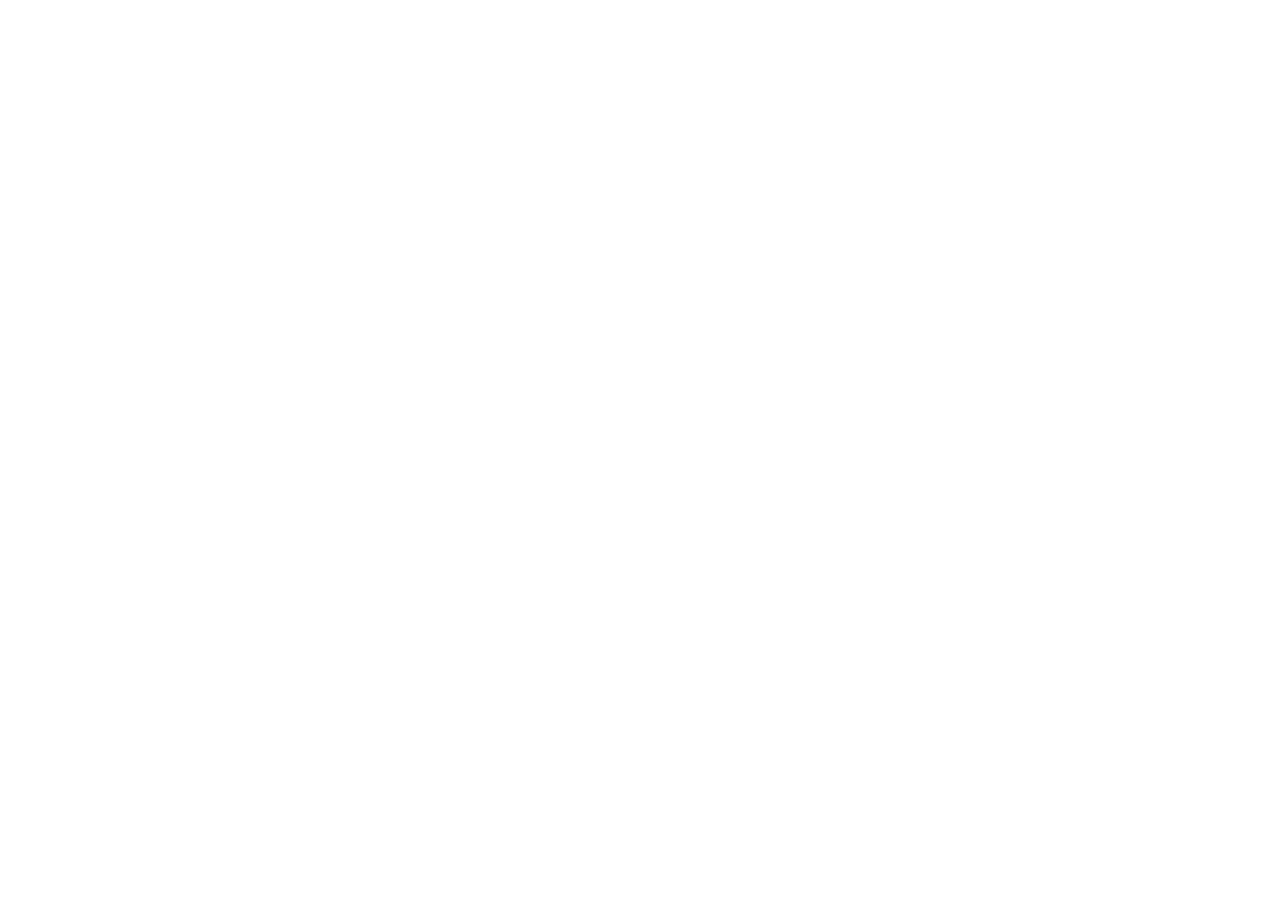
==== index.html @ b74381b6 "init project" ====
<!DOCTYPE html>
<html lang="en">

<head>
    <meta charset="UTF-8">
    <meta name="viewport" content="width=device-width, initial-scale=1.0">
    <title>Document</title>
</head>

<body>

</body>

</html>
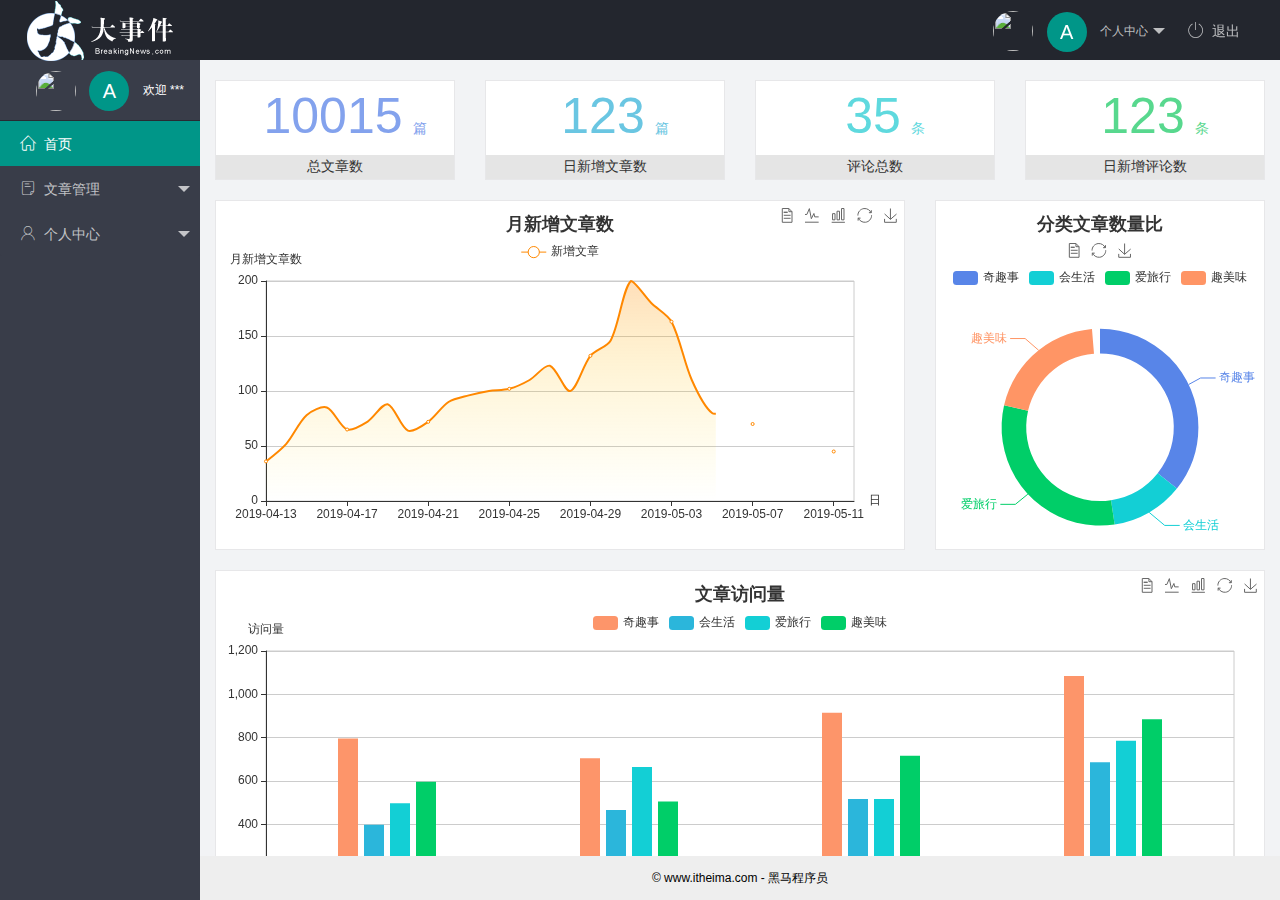
==== commit 36b1b6f4: "完成了主页功能的开发" ====
--- a/index.html
+++ b/index.html
@@ -4,11 +4,89 @@
 <head>
     <meta charset="UTF-8">
     <meta name="viewport" content="width=device-width, initial-scale=1.0">
-    <title>Document</title>
+    <title>后台主页</title>
+    <!-- 导入 layui 的样式表 -->
+    <link rel="stylesheet" href="/assets/lib/layui/css/layui.css">
+    <!-- 导入第三方图标库 -->
+    <link rel="stylesheet" href="/assets/fonts/iconfont.css">
+    <!-- 导入自己的样式表 -->
+    <link rel="stylesheet" href="/assets/css/index.css">
 </head>
 
-<body>
+<body class="layui-layout-body">
+    <div class="layui-layout layui-layout-admin">
+        <div class="layui-header">
+            <div class="layui-logo">
+                <img src="/assets/images/logo.png" alt="">
+            </div>
+            <!-- 头部区域（可配合layui已有的水平导航） -->
+            <ul class="layui-nav layui-layout-right">
+                <li class="layui-nav-item">
+                    <a href="javascript:;" class="userinfo">
+                        <img src="http://t.cn/RCzsdCq" class="layui-nav-img">
+                        <span class="text_avatar">A</span>
+                        个人中心
+                    </a>
+                    <dl class="layui-nav-child">
+                        <dd><a href="">基本资料</a></dd>
+                        <dd><a href="">更换头像</a></dd>
+                        <dd><a href="">重置密码</a></dd>
+                    </dl>
+                </li>
+                <li class="layui-nav-item"><a href="javascript:;" id="btnLogout"><span class="iconfont icon-tuichu"></span>退出</a></li>
+            </ul>
+        </div>
 
+        <div class="layui-side layui-bg-black">
+            <!-- 侧边栏头像 -->
+            <div class="layui-side-scroll">
+                <div class="userinfo">
+                    <img src="http://t.cn/RCzsdCq" class="layui-nav-img">
+                    <span class="text_avatar">A</span>
+                    <span id="welcome">欢迎 ***</span>
+                </div>
+                <!-- 左侧导航区域（可配合layui已有的垂直导航） -->
+                <ul class="layui-nav layui-nav-tree" lay-shrink="all">
+                    <li class="layui-nav-item layui-this"><a href="/home/dashboard.html" target="fm"><span
+                                class="iconfont icon-home"></span>首页</a></li>
+                    <li class="layui-nav-item">
+                        <a class="" href="javascript:;"><span class="iconfont icon-16"></span>文章管理</a>
+                        <dl class="layui-nav-child">
+                            <dd><a href="javascript:;"><i class="layui-icon layui-icon-app"></i>文章类别</a></dd>
+                            <dd><a href="javascript:;"><i class="layui-icon layui-icon-app"></i>文章列表</a></dd>
+                            <dd><a href="javascript:;"><i class="layui-icon layui-icon-app"></i>发布文章</a></dd>
+                        </dl>
+                    </li>
+                    <li class="layui-nav-item">
+                        <a href="javascript:;"><span class="iconfont icon-user"></span>个人中心</a>
+                        <dl class="layui-nav-child">
+                            <dd><a href="javascript:;"><i class="layui-icon layui-icon-app"></i>基本资料</a></dd>
+                            <dd><a href="javascript:;"><i class="layui-icon layui-icon-app"></i>更换头像</a></dd>
+                            <dd><a href="javascript:;"><i class="layui-icon layui-icon-app"></i>重置密码</a></dd>
+                        </dl>
+                    </li>
+                </ul>
+            </div>
+        </div>
+
+        <div class="layui-body">
+            <!-- 内容主体区域 -->
+            <iframe name="fm" src="/home/dashboard.html" frameborder="0"></iframe>
+        </div>
+
+        <div class="layui-footer">
+            <!-- 底部固定区域 -->
+            © www.itheima.com - 黑马程序员
+        </div>
+    </div>
+    <!-- 导入layui的js文件 -->
+    <script src="/assets/lib/layui/layui.all.js"></script>
+    <!-- 导入jQuery -->
+    <script src="/assets/lib/jquery.js"></script>
+    <!-- 导入自己封装的 baseAPI -->
+    <script src="/assets/js/baseAPI.JS"></script>
+    <!-- 导入自己的js文件 -->
+    <script src="/assets/js/index.js"></script>
 </body>
 
 </html>--- a/assets/lib/layui/css/layui.css
+++ b/assets/lib/layui/css/layui.css
@@ -0,0 +1,2 @@
+/** layui-v2.5.5 MIT License By https://www.layui.com */
+ .layui-inline,img{display:inline-block;vertical-align:middle}h1,h2,h3,h4,h5,h6{font-weight:400}.layui-edge,.layui-header,.layui-inline,.layui-main{position:relative}.layui-body,.layui-edge,.layui-elip{overflow:hidden}.layui-btn,.layui-edge,.layui-inline,img{vertical-align:middle}.layui-btn,.layui-disabled,.layui-icon,.layui-unselect{-moz-user-select:none;-webkit-user-select:none;-ms-user-select:none}.layui-elip,.layui-form-checkbox span,.layui-form-pane .layui-form-label{text-overflow:ellipsis;white-space:nowrap}.layui-breadcrumb,.layui-tree-btnGroup{visibility:hidden}blockquote,body,button,dd,div,dl,dt,form,h1,h2,h3,h4,h5,h6,input,li,ol,p,pre,td,textarea,th,ul{margin:0;padding:0;-webkit-tap-highlight-color:rgba(0,0,0,0)}a:active,a:hover{outline:0}img{border:none}li{list-style:none}table{border-collapse:collapse;border-spacing:0}h4,h5,h6{font-size:100%}button,input,optgroup,option,select,textarea{font-family:inherit;font-size:inherit;font-style:inherit;font-weight:inherit;outline:0}pre{white-space:pre-wrap;white-space:-moz-pre-wrap;white-space:-pre-wrap;white-space:-o-pre-wrap;word-wrap:break-word}body{line-height:24px;font:14px Helvetica Neue,Helvetica,PingFang SC,Tahoma,Arial,sans-serif}hr{height:1px;margin:10px 0;border:0;clear:both}a{color:#333;text-decoration:none}a:hover{color:#777}a cite{font-style:normal;*cursor:pointer}.layui-border-box,.layui-border-box *{box-sizing:border-box}.layui-box,.layui-box *{box-sizing:content-box}.layui-clear{clear:both;*zoom:1}.layui-clear:after{content:'\20';clear:both;*zoom:1;display:block;height:0}.layui-inline{*display:inline;*zoom:1}.layui-edge{display:inline-block;width:0;height:0;border-width:6px;border-style:dashed;border-color:transparent}.layui-edge-top{top:-4px;border-bottom-color:#999;border-bottom-style:solid}.layui-edge-right{border-left-color:#999;border-left-style:solid}.layui-edge-bottom{top:2px;border-top-color:#999;border-top-style:solid}.layui-edge-left{border-right-color:#999;border-right-style:solid}.layui-disabled,.layui-disabled:hover{color:#d2d2d2!important;cursor:not-allowed!important}.layui-circle{border-radius:100%}.layui-show{display:block!important}.layui-hide{display:none!important}@font-face{font-family:layui-icon;src:url(../font/iconfont.eot?v=250);src:url(../font/iconfont.eot?v=250#iefix) format('embedded-opentype'),url(../font/iconfont.woff2?v=250) format('woff2'),url(../font/iconfont.woff?v=250) format('woff'),url(../font/iconfont.ttf?v=250) format('truetype'),url(../font/iconfont.svg?v=250#layui-icon) format('svg')}.layui-icon{font-family:layui-icon!important;font-size:16px;font-style:normal;-webkit-font-smoothing:antialiased;-moz-osx-font-smoothing:grayscale}.layui-icon-reply-fill:before{content:"\e611"}.layui-icon-set-fill:before{content:"\e614"}.layui-icon-menu-fill:before{content:"\e60f"}.layui-icon-search:before{content:"\e615"}.layui-icon-share:before{content:"\e641"}.layui-icon-set-sm:before{content:"\e620"}.layui-icon-engine:before{content:"\e628"}.layui-icon-close:before{content:"\1006"}.layui-icon-close-fill:before{content:"\1007"}.layui-icon-chart-screen:before{content:"\e629"}.layui-icon-star:before{content:"\e600"}.layui-icon-circle-dot:before{content:"\e617"}.layui-icon-chat:before{content:"\e606"}.layui-icon-release:before{content:"\e609"}.layui-icon-list:before{content:"\e60a"}.layui-icon-chart:before{content:"\e62c"}.layui-icon-ok-circle:before{content:"\1005"}.layui-icon-layim-theme:before{content:"\e61b"}.layui-icon-table:before{content:"\e62d"}.layui-icon-right:before{content:"\e602"}.layui-icon-left:before{content:"\e603"}.layui-icon-cart-simple:before{content:"\e698"}.layui-icon-face-cry:before{content:"\e69c"}.layui-icon-face-smile:before{content:"\e6af"}.layui-icon-survey:before{content:"\e6b2"}.layui-icon-tree:before{content:"\e62e"}.layui-icon-upload-circle:before{content:"\e62f"}.layui-icon-add-circle:before{content:"\e61f"}.layui-icon-download-circle:before{content:"\e601"}.layui-icon-templeate-1:before{content:"\e630"}.layui-icon-util:before{content:"\e631"}.layui-icon-face-surprised:before{content:"\e664"}.layui-icon-edit:before{content:"\e642"}.layui-icon-speaker:before{content:"\e645"}.layui-icon-down:before{content:"\e61a"}.layui-icon-file:before{content:"\e621"}.layui-icon-layouts:before{content:"\e632"}.layui-icon-rate-half:before{content:"\e6c9"}.layui-icon-add-circle-fine:before{content:"\e608"}.layui-icon-prev-circle:before{content:"\e633"}.layui-icon-read:before{content:"\e705"}.layui-icon-404:before{content:"\e61c"}.layui-icon-carousel:before{content:"\e634"}.layui-icon-help:before{content:"\e607"}.layui-icon-code-circle:before{content:"\e635"}.layui-icon-water:before{content:"\e636"}.layui-icon-username:before{content:"\e66f"}.layui-icon-find-fill:before{content:"\e670"}.layui-icon-about:before{content:"\e60b"}.layui-icon-location:before{content:"\e715"}.layui-icon-up:before{content:"\e619"}.layui-icon-pause:before{content:"\e651"}.layui-icon-date:before{content:"\e637"}.layui-icon-layim-uploadfile:before{content:"\e61d"}.layui-icon-delete:before{content:"\e640"}.layui-icon-play:before{content:"\e652"}.layui-icon-top:before{content:"\e604"}.layui-icon-friends:before{content:"\e612"}.layui-icon-refresh-3:before{content:"\e9aa"}.layui-icon-ok:before{content:"\e605"}.layui-icon-layer:before{content:"\e638"}.layui-icon-face-smile-fine:before{content:"\e60c"}.layui-icon-dollar:before{content:"\e659"}.layui-icon-group:before{content:"\e613"}.layui-icon-layim-download:before{content:"\e61e"}.layui-icon-picture-fine:before{content:"\e60d"}.layui-icon-link:before{content:"\e64c"}.layui-icon-diamond:before{content:"\e735"}.layui-icon-log:before{content:"\e60e"}.layui-icon-rate-solid:before{content:"\e67a"}.layui-icon-fonts-del:before{content:"\e64f"}.layui-icon-unlink:before{content:"\e64d"}.layui-icon-fonts-clear:before{content:"\e639"}.layui-icon-triangle-r:before{content:"\e623"}.layui-icon-circle:before{content:"\e63f"}.layui-icon-radio:before{content:"\e643"}.layui-icon-align-center:before{content:"\e647"}.layui-icon-align-right:before{content:"\e648"}.layui-icon-align-left:before{content:"\e649"}.layui-icon-loading-1:before{content:"\e63e"}.layui-icon-return:before{content:"\e65c"}.layui-icon-fonts-strong:before{content:"\e62b"}.layui-icon-upload:before{content:"\e67c"}.layui-icon-dialogue:before{content:"\e63a"}.layui-icon-video:before{content:"\e6ed"}.layui-icon-headset:before{content:"\e6fc"}.layui-icon-cellphone-fine:before{content:"\e63b"}.layui-icon-add-1:before{content:"\e654"}.layui-icon-face-smile-b:before{content:"\e650"}.layui-icon-fonts-html:before{content:"\e64b"}.layui-icon-form:before{content:"\e63c"}.layui-icon-cart:before{content:"\e657"}.layui-icon-camera-fill:before{content:"\e65d"}.layui-icon-tabs:before{content:"\e62a"}.layui-icon-fonts-code:before{content:"\e64e"}.layui-icon-fire:before{content:"\e756"}.layui-icon-set:before{content:"\e716"}.layui-icon-fonts-u:before{content:"\e646"}.layui-icon-triangle-d:before{content:"\e625"}.layui-icon-tips:before{content:"\e702"}.layui-icon-picture:before{content:"\e64a"}.layui-icon-more-vertical:before{content:"\e671"}.layui-icon-flag:before{content:"\e66c"}.layui-icon-loading:before{content:"\e63d"}.layui-icon-fonts-i:before{content:"\e644"}.layui-icon-refresh-1:before{content:"\e666"}.layui-icon-rmb:before{content:"\e65e"}.layui-icon-home:before{content:"\e68e"}.layui-icon-user:before{content:"\e770"}.layui-icon-notice:before{content:"\e667"}.layui-icon-login-weibo:before{content:"\e675"}.layui-icon-voice:before{content:"\e688"}.layui-icon-upload-drag:before{content:"\e681"}.layui-icon-login-qq:before{content:"\e676"}.layui-icon-snowflake:before{content:"\e6b1"}.layui-icon-file-b:before{content:"\e655"}.layui-icon-template:before{content:"\e663"}.layui-icon-auz:before{content:"\e672"}.layui-icon-console:before{content:"\e665"}.layui-icon-app:before{content:"\e653"}.layui-icon-prev:before{content:"\e65a"}.layui-icon-website:before{content:"\e7ae"}.layui-icon-next:before{content:"\e65b"}.layui-icon-component:before{content:"\e857"}.layui-icon-more:before{content:"\e65f"}.layui-icon-login-wechat:before{content:"\e677"}.layui-icon-shrink-right:before{content:"\e668"}.layui-icon-spread-left:before{content:"\e66b"}.layui-icon-camera:before{content:"\e660"}.layui-icon-note:before{content:"\e66e"}.layui-icon-refresh:before{content:"\e669"}.layui-icon-female:before{content:"\e661"}.layui-icon-male:before{content:"\e662"}.layui-icon-password:before{content:"\e673"}.layui-icon-senior:before{content:"\e674"}.layui-icon-theme:before{content:"\e66a"}.layui-icon-tread:before{content:"\e6c5"}.layui-icon-praise:before{content:"\e6c6"}.layui-icon-star-fill:before{content:"\e658"}.layui-icon-rate:before{content:"\e67b"}.layui-icon-template-1:before{content:"\e656"}.layui-icon-vercode:before{content:"\e679"}.layui-icon-cellphone:before{content:"\e678"}.layui-icon-screen-full:before{content:"\e622"}.layui-icon-screen-restore:before{content:"\e758"}.layui-icon-cols:before{content:"\e610"}.layui-icon-export:before{content:"\e67d"}.layui-icon-print:before{content:"\e66d"}.layui-icon-slider:before{content:"\e714"}.layui-icon-addition:before{content:"\e624"}.layui-icon-subtraction:before{content:"\e67e"}.layui-icon-service:before{content:"\e626"}.layui-icon-transfer:before{content:"\e691"}.layui-main{width:1140px;margin:0 auto}.layui-header{z-index:1000;height:60px}.layui-header a:hover{transition:all .5s;-webkit-transition:all .5s}.layui-side{position:fixed;left:0;top:0;bottom:0;z-index:999;width:200px;overflow-x:hidden}.layui-side-scroll{position:relative;width:220px;height:100%;overflow-x:hidden}.layui-body{position:absolute;left:200px;right:0;top:0;bottom:0;z-index:998;width:auto;overflow-y:auto;box-sizing:border-box}.layui-layout-body{overflow:hidden}.layui-layout-admin .layui-header{background-color:#23262E}.layui-layout-admin .layui-side{top:60px;width:200px;overflow-x:hidden}.layui-layout-admin .layui-body{position:fixed;top:60px;bottom:44px}.layui-layout-admin .layui-main{width:auto;margin:0 15px}.layui-layout-admin .layui-footer{position:fixed;left:200px;right:0;bottom:0;height:44px;line-height:44px;padding:0 15px;background-color:#eee}.layui-layout-admin .layui-logo{position:absolute;left:0;top:0;width:200px;height:100%;line-height:60px;text-align:center;color:#009688;font-size:16px}.layui-layout-admin .layui-header .layui-nav{background:0 0}.layui-layout-left{position:absolute!important;left:200px;top:0}.layui-layout-right{position:absolute!important;right:0;top:0}.layui-container{position:relative;margin:0 auto;padding:0 15px;box-sizing:border-box}.layui-fluid{position:relative;margin:0 auto;padding:0 15px}.layui-row:after,.layui-row:before{content:'';display:block;clear:both}.layui-col-lg1,.layui-col-lg10,.layui-col-lg11,.layui-col-lg12,.layui-col-lg2,.layui-col-lg3,.layui-col-lg4,.layui-col-lg5,.layui-col-lg6,.layui-col-lg7,.layui-col-lg8,.layui-col-lg9,.layui-col-md1,.layui-col-md10,.layui-col-md11,.layui-col-md12,.layui-col-md2,.layui-col-md3,.layui-col-md4,.layui-col-md5,.layui-col-md6,.layui-col-md7,.layui-col-md8,.layui-col-md9,.layui-col-sm1,.layui-col-sm10,.layui-col-sm11,.layui-col-sm12,.layui-col-sm2,.layui-col-sm3,.layui-col-sm4,.layui-col-sm5,.layui-col-sm6,.layui-col-sm7,.layui-col-sm8,.layui-col-sm9,.layui-col-xs1,.layui-col-xs10,.layui-col-xs11,.layui-col-xs12,.layui-col-xs2,.layui-col-xs3,.layui-col-xs4,.layui-col-xs5,.layui-col-xs6,.layui-col-xs7,.layui-col-xs8,.layui-col-xs9{position:relative;display:block;box-sizing:border-box}.layui-col-xs1,.layui-col-xs10,.layui-col-xs11,.layui-col-xs12,.layui-col-xs2,.layui-col-xs3,.layui-col-xs4,.layui-col-xs5,.layui-col-xs6,.layui-col-xs7,.layui-col-xs8,.layui-col-xs9{float:left}.layui-col-xs1{width:8.33333333%}.layui-col-xs2{width:16.66666667%}.layui-col-xs3{width:25%}.layui-col-xs4{width:33.33333333%}.layui-col-xs5{width:41.66666667%}.layui-col-xs6{width:50%}.layui-col-xs7{width:58.33333333%}.layui-col-xs8{width:66.66666667%}.layui-col-xs9{width:75%}.layui-col-xs10{width:83.33333333%}.layui-col-xs11{width:91.66666667%}.layui-col-xs12{width:100%}.layui-col-xs-offset1{margin-left:8.33333333%}.layui-col-xs-offset2{margin-left:16.66666667%}.layui-col-xs-offset3{margin-left:25%}.layui-col-xs-offset4{margin-left:33.33333333%}.layui-col-xs-offset5{margin-left:41.66666667%}.layui-col-xs-offset6{margin-left:50%}.layui-col-xs-offset7{margin-left:58.33333333%}.layui-col-xs-offset8{margin-left:66.66666667%}.layui-col-xs-offset9{margin-left:75%}.layui-col-xs-offset10{margin-left:83.33333333%}.layui-col-xs-offset11{margin-left:91.66666667%}.layui-col-xs-offset12{margin-left:100%}@media screen and (max-width:768px){.layui-hide-xs{display:none!important}.layui-show-xs-block{display:block!important}.layui-show-xs-inline{display:inline!important}.layui-show-xs-inline-block{display:inline-block!important}}@media screen and (min-width:768px){.layui-container{width:750px}.layui-hide-sm{display:none!important}.layui-show-sm-block{display:block!important}.layui-show-sm-inline{display:inline!important}.layui-show-sm-inline-block{display:inline-block!important}.layui-col-sm1,.layui-col-sm10,.layui-col-sm11,.layui-col-sm12,.layui-col-sm2,.layui-col-sm3,.layui-col-sm4,.layui-col-sm5,.layui-col-sm6,.layui-col-sm7,.layui-col-sm8,.layui-col-sm9{float:left}.layui-col-sm1{width:8.33333333%}.layui-col-sm2{width:16.66666667%}.layui-col-sm3{width:25%}.layui-col-sm4{width:33.33333333%}.layui-col-sm5{width:41.66666667%}.layui-col-sm6{width:50%}.layui-col-sm7{width:58.33333333%}.layui-col-sm8{width:66.66666667%}.layui-col-sm9{width:75%}.layui-col-sm10{width:83.33333333%}.layui-col-sm11{width:91.66666667%}.layui-col-sm12{width:100%}.layui-col-sm-offset1{margin-left:8.33333333%}.layui-col-sm-offset2{margin-left:16.66666667%}.layui-col-sm-offset3{margin-left:25%}.layui-col-sm-offset4{margin-left:33.33333333%}.layui-col-sm-offset5{margin-left:41.66666667%}.layui-col-sm-offset6{margin-left:50%}.layui-col-sm-offset7{margin-left:58.33333333%}.layui-col-sm-offset8{margin-left:66.66666667%}.layui-col-sm-offset9{margin-left:75%}.layui-col-sm-offset10{margin-left:83.33333333%}.layui-col-sm-offset11{margin-left:91.66666667%}.layui-col-sm-offset12{margin-left:100%}}@media screen and (min-width:992px){.layui-container{width:970px}.layui-hide-md{display:none!important}.layui-show-md-block{display:block!important}.layui-show-md-inline{display:inline!important}.layui-show-md-inline-block{display:inline-block!important}.layui-col-md1,.layui-col-md10,.layui-col-md11,.layui-col-md12,.layui-col-md2,.layui-col-md3,.layui-col-md4,.layui-col-md5,.layui-col-md6,.layui-col-md7,.layui-col-md8,.layui-col-md9{float:left}.layui-col-md1{width:8.33333333%}.layui-col-md2{width:16.66666667%}.layui-col-md3{width:25%}.layui-col-md4{width:33.33333333%}.layui-col-md5{width:41.66666667%}.layui-col-md6{width:50%}.layui-col-md7{width:58.33333333%}.layui-col-md8{width:66.66666667%}.layui-col-md9{width:75%}.layui-col-md10{width:83.33333333%}.layui-col-md11{width:91.66666667%}.layui-col-md12{width:100%}.layui-col-md-offset1{margin-left:8.33333333%}.layui-col-md-offset2{margin-left:16.66666667%}.layui-col-md-offset3{margin-left:25%}.layui-col-md-offset4{margin-left:33.33333333%}.layui-col-md-offset5{margin-left:41.66666667%}.layui-col-md-offset6{margin-left:50%}.layui-col-md-offset7{margin-left:58.33333333%}.layui-col-md-offset8{margin-left:66.66666667%}.layui-col-md-offset9{margin-left:75%}.layui-col-md-offset10{margin-left:83.33333333%}.layui-col-md-offset11{margin-left:91.66666667%}.layui-col-md-offset12{margin-left:100%}}@media screen and (min-width:1200px){.layui-container{width:1170px}.layui-hide-lg{display:none!important}.layui-show-lg-block{display:block!important}.layui-show-lg-inline{display:inline!important}.layui-show-lg-inline-block{display:inline-block!important}.layui-col-lg1,.layui-col-lg10,.layui-col-lg11,.layui-col-lg12,.layui-col-lg2,.layui-col-lg3,.layui-col-lg4,.layui-col-lg5,.layui-col-lg6,.layui-col-lg7,.layui-col-lg8,.layui-col-lg9{float:left}.layui-col-lg1{width:8.33333333%}.layui-col-lg2{width:16.66666667%}.layui-col-lg3{width:25%}.layui-col-lg4{width:33.33333333%}.layui-col-lg5{width:41.66666667%}.layui-col-lg6{width:50%}.layui-col-lg7{width:58.33333333%}.layui-col-lg8{width:66.66666667%}.layui-col-lg9{width:75%}.layui-col-lg10{width:83.33333333%}.layui-col-lg11{width:91.66666667%}.layui-col-lg12{width:100%}.layui-col-lg-offset1{margin-left:8.33333333%}.layui-col-lg-offset2{margin-left:16.66666667%}.layui-col-lg-offset3{margin-left:25%}.layui-col-lg-offset4{margin-left:33.33333333%}.layui-col-lg-offset5{margin-left:41.66666667%}.layui-col-lg-offset6{margin-left:50%}.layui-col-lg-offset7{margin-left:58.33333333%}.layui-col-lg-offset8{margin-left:66.66666667%}.layui-col-lg-offset9{margin-left:75%}.layui-col-lg-offset10{margin-left:83.33333333%}.layui-col-lg-offset11{margin-left:91.66666667%}.layui-col-lg-offset12{margin-left:100%}}.layui-col-space1{margin:-.5px}.layui-col-space1>*{padding:.5px}.layui-col-space3{margin:-1.5px}.layui-col-space3>*{padding:1.5px}.layui-col-space5{margin:-2.5px}.layui-col-space5>*{padding:2.5px}.layui-col-space8{margin:-3.5px}.layui-col-space8>*{padding:3.5px}.layui-col-space10{margin:-5px}.layui-col-space10>*{padding:5px}.layui-col-space12{margin:-6px}.layui-col-space12>*{padding:6px}.layui-col-space15{margin:-7.5px}.layui-col-space15>*{padding:7.5px}.layui-col-space18{margin:-9px}.layui-col-space18>*{padding:9px}.layui-col-space20{margin:-10px}.layui-col-space20>*{padding:10px}.layui-col-space22{margin:-11px}.layui-col-space22>*{padding:11px}.layui-col-space25{margin:-12.5px}.layui-col-space25>*{padding:12.5px}.layui-col-space30{margin:-15px}.layui-col-space30>*{padding:15px}.layui-btn,.layui-input,.layui-select,.layui-textarea,.layui-upload-button{outline:0;-webkit-appearance:none;transition:all .3s;-webkit-transition:all .3s;box-sizing:border-box}.layui-elem-quote{margin-bottom:10px;padding:15px;line-height:22px;border-left:5px solid #009688;border-radius:0 2px 2px 0;background-color:#f2f2f2}.layui-quote-nm{border-style:solid;border-width:1px 1px 1px 5px;background:0 0}.layui-elem-field{margin-bottom:10px;padding:0;border-width:1px;border-style:solid}.layui-elem-field legend{margin-left:20px;padding:0 10px;font-size:20px;font-weight:300}.layui-field-title{margin:10px 0 20px;border-width:1px 0 0}.layui-field-box{padding:10px 15px}.layui-field-title .layui-field-box{padding:10px 0}.layui-progress{position:relative;height:6px;border-radius:20px;background-color:#e2e2e2}.layui-progress-bar{position:absolute;left:0;top:0;width:0;max-width:100%;height:6px;border-radius:20px;text-align:right;background-color:#5FB878;transition:all .3s;-webkit-transition:all .3s}.layui-progress-big,.layui-progress-big .layui-progress-bar{height:18px;line-height:18px}.layui-progress-text{position:relative;top:-20px;line-height:18px;font-size:12px;color:#666}.layui-progress-big .layui-progress-text{position:static;padding:0 10px;color:#fff}.layui-collapse{border-width:1px;border-style:solid;border-radius:2px}.layui-colla-content,.layui-colla-item{border-top-width:1px;border-top-style:solid}.layui-colla-item:first-child{border-top:none}.layui-colla-title{position:relative;height:42px;line-height:42px;padding:0 15px 0 35px;color:#333;background-color:#f2f2f2;cursor:pointer;font-size:14px;overflow:hidden}.layui-colla-content{display:none;padding:10px 15px;line-height:22px;color:#666}.layui-colla-icon{position:absolute;left:15px;top:0;font-size:14px}.layui-card{margin-bottom:15px;border-radius:2px;background-color:#fff;box-shadow:0 1px 2px 0 rgba(0,0,0,.05)}.layui-card:last-child{margin-bottom:0}.layui-card-header{position:relative;height:42px;line-height:42px;padding:0 15px;border-bottom:1px solid #f6f6f6;color:#333;border-radius:2px 2px 0 0;font-size:14px}.layui-bg-black,.layui-bg-blue,.layui-bg-cyan,.layui-bg-green,.layui-bg-orange,.layui-bg-red{color:#fff!important}.layui-card-body{position:relative;padding:10px 15px;line-height:24px}.layui-card-body[pad15]{padding:15px}.layui-card-body[pad20]{padding:20px}.layui-card-body .layui-table{margin:5px 0}.layui-card .layui-tab{margin:0}.layui-panel-window{position:relative;padding:15px;border-radius:0;border-top:5px solid #E6E6E6;background-color:#fff}.layui-auxiliar-moving{position:fixed;left:0;right:0;top:0;bottom:0;width:100%;height:100%;background:0 0;z-index:9999999999}.layui-form-label,.layui-form-mid,.layui-form-select,.layui-input-block,.layui-input-inline,.layui-textarea{position:relative}.layui-bg-red{background-color:#FF5722!important}.layui-bg-orange{background-color:#FFB800!important}.layui-bg-green{background-color:#009688!important}.layui-bg-cyan{background-color:#2F4056!important}.layui-bg-blue{background-color:#1E9FFF!important}.layui-bg-black{background-color:#393D49!important}.layui-bg-gray{background-color:#eee!important;color:#666!important}.layui-badge-rim,.layui-colla-content,.layui-colla-item,.layui-collapse,.layui-elem-field,.layui-form-pane .layui-form-item[pane],.layui-form-pane .layui-form-label,.layui-input,.layui-layedit,.layui-layedit-tool,.layui-quote-nm,.layui-select,.layui-tab-bar,.layui-tab-card,.layui-tab-title,.layui-tab-title .layui-this:after,.layui-textarea{border-color:#e6e6e6}.layui-timeline-item:before,hr{background-color:#e6e6e6}.layui-text{line-height:22px;font-size:14px;color:#666}.layui-text h1,.layui-text h2,.layui-text h3{font-weight:500;color:#333}.layui-text h1{font-size:30px}.layui-text h2{font-size:24px}.layui-text h3{font-size:18px}.layui-text a:not(.layui-btn){color:#01AAED}.layui-text a:not(.layui-btn):hover{text-decoration:underline}.layui-text ul{padding:5px 0 5px 15px}.layui-text ul li{margin-top:5px;list-style-type:disc}.layui-text em,.layui-word-aux{color:#999!important;padding:0 5px!important}.layui-btn{display:inline-block;height:38px;line-height:38px;padding:0 18px;background-color:#009688;color:#fff;white-space:nowrap;text-align:center;font-size:14px;border:none;border-radius:2px;cursor:pointer}.layui-btn:hover{opacity:.8;filter:alpha(opacity=80);color:#fff}.layui-btn:active{opacity:1;filter:alpha(opacity=100)}.layui-btn+.layui-btn{margin-left:10px}.layui-btn-container{font-size:0}.layui-btn-container .layui-btn{margin-right:10px;margin-bottom:10px}.layui-btn-container .layui-btn+.layui-btn{margin-left:0}.layui-table .layui-btn-container .layui-btn{margin-bottom:9px}.layui-btn-radius{border-radius:100px}.layui-btn .layui-icon{margin-right:3px;font-size:18px;vertical-align:bottom;vertical-align:middle\9}.layui-btn-primary{border:1px solid #C9C9C9;background-color:#fff;color:#555}.layui-btn-primary:hover{border-color:#009688;color:#333}.layui-btn-normal{background-color:#1E9FFF}.layui-btn-warm{background-color:#FFB800}.layui-btn-danger{background-color:#FF5722}.layui-btn-checked{background-color:#5FB878}.layui-btn-disabled,.layui-btn-disabled:active,.layui-btn-disabled:hover{border:1px solid #e6e6e6;background-color:#FBFBFB;color:#C9C9C9;cursor:not-allowed;opacity:1}.layui-btn-lg{height:44px;line-height:44px;padding:0 25px;font-size:16px}.layui-btn-sm{height:30px;line-height:30px;padding:0 10px;font-size:12px}.layui-btn-sm i{font-size:16px!important}.layui-btn-xs{height:22px;line-height:22px;padding:0 5px;font-size:12px}.layui-btn-xs i{font-size:14px!important}.layui-btn-group{display:inline-block;vertical-align:middle;font-size:0}.layui-btn-group .layui-btn{margin-left:0!important;margin-right:0!important;border-left:1px solid rgba(255,255,255,.5);border-radius:0}.layui-btn-group .layui-btn-primary{border-left:none}.layui-btn-group .layui-btn-primary:hover{border-color:#C9C9C9;color:#009688}.layui-btn-group .layui-btn:first-child{border-left:none;border-radius:2px 0 0 2px}.layui-btn-group .layui-btn-primary:first-child{border-left:1px solid #c9c9c9}.layui-btn-group .layui-btn:last-child{border-radius:0 2px 2px 0}.layui-btn-group .layui-btn+.layui-btn{margin-left:0}.layui-btn-group+.layui-btn-group{margin-left:10px}.layui-btn-fluid{width:100%}.layui-input,.layui-select,.layui-textarea{height:38px;line-height:1.3;line-height:38px\9;border-width:1px;border-style:solid;background-color:#fff;border-radius:2px}.layui-input::-webkit-input-placeholder,.layui-select::-webkit-input-placeholder,.layui-textarea::-webkit-input-placeholder{line-height:1.3}.layui-input,.layui-textarea{display:block;width:100%;padding-left:10px}.layui-input:hover,.layui-textarea:hover{border-color:#D2D2D2!important}.layui-input:focus,.layui-textarea:focus{border-color:#C9C9C9!important}.layui-textarea{min-height:100px;height:auto;line-height:20px;padding:6px 10px;resize:vertical}.layui-select{padding:0 10px}.layui-form input[type=checkbox],.layui-form input[type=radio],.layui-form select{display:none}.layui-form [lay-ignore]{display:initial}.layui-form-item{margin-bottom:15px;clear:both;*zoom:1}.layui-form-item:after{content:'\20';clear:both;*zoom:1;display:block;height:0}.layui-form-label{float:left;display:block;padding:9px 15px;width:80px;font-weight:400;line-height:20px;text-align:right}.layui-form-label-col{display:block;float:none;padding:9px 0;line-height:20px;text-align:left}.layui-form-item .layui-inline{margin-bottom:5px;margin-right:10px}.layui-input-block{margin-left:110px;min-height:36px}.layui-input-inline{display:inline-block;vertical-align:middle}.layui-form-item .layui-input-inline{float:left;width:190px;margin-right:10px}.layui-form-text .layui-input-inline{width:auto}.layui-form-mid{float:left;display:block;padding:9px 0!important;line-height:20px;margin-right:10px}.layui-form-danger+.layui-form-select .layui-input,.layui-form-danger:focus{border-color:#FF5722!important}.layui-form-select .layui-input{padding-right:30px;cursor:pointer}.layui-form-select .layui-edge{position:absolute;right:10px;top:50%;margin-top:-3px;cursor:pointer;border-width:6px;border-top-color:#c2c2c2;border-top-style:solid;transition:all .3s;-webkit-transition:all .3s}.layui-form-select dl{display:none;position:absolute;left:0;top:42px;padding:5px 0;z-index:899;min-width:100%;border:1px solid #d2d2d2;max-height:300px;overflow-y:auto;background-color:#fff;border-radius:2px;box-shadow:0 2px 4px rgba(0,0,0,.12);box-sizing:border-box}.layui-form-select dl dd,.layui-form-select dl dt{padding:0 10px;line-height:36px;white-space:nowrap;overflow:hidden;text-overflow:ellipsis}.layui-form-select dl dt{font-size:12px;color:#999}.layui-form-select dl dd{cursor:pointer}.layui-form-select dl dd:hover{background-color:#f2f2f2;-webkit-transition:.5s all;transition:.5s all}.layui-form-select .layui-select-group dd{padding-left:20px}.layui-form-select dl dd.layui-select-tips{padding-left:10px!important;color:#999}.layui-form-select dl dd.layui-this{background-color:#5FB878;color:#fff}.layui-form-checkbox,.layui-form-select dl dd.layui-disabled{background-color:#fff}.layui-form-selected dl{display:block}.layui-form-checkbox,.layui-form-checkbox *,.layui-form-switch{display:inline-block;vertical-align:middle}.layui-form-selected .layui-edge{margin-top:-9px;-webkit-transform:rotate(180deg);transform:rotate(180deg);margin-top:-3px\9}:root .layui-form-selected .layui-edge{margin-top:-9px\0/IE9}.layui-form-selectup dl{top:auto;bottom:42px}.layui-select-none{margin:5px 0;text-align:center;color:#999}.layui-select-disabled .layui-disabled{border-color:#eee!important}.layui-select-disabled .layui-edge{border-top-color:#d2d2d2}.layui-form-checkbox{position:relative;height:30px;line-height:30px;margin-right:10px;padding-right:30px;cursor:pointer;font-size:0;-webkit-transition:.1s linear;transition:.1s linear;box-sizing:border-box}.layui-form-checkbox span{padding:0 10px;height:100%;font-size:14px;border-radius:2px 0 0 2px;background-color:#d2d2d2;color:#fff;overflow:hidden}.layui-form-checkbox:hover span{background-color:#c2c2c2}.layui-form-checkbox i{position:absolute;right:0;top:0;width:30px;height:28px;border:1px solid #d2d2d2;border-left:none;border-radius:0 2px 2px 0;color:#fff;font-size:20px;text-align:center}.layui-form-checkbox:hover i{border-color:#c2c2c2;color:#c2c2c2}.layui-form-checked,.layui-form-checked:hover{border-color:#5FB878}.layui-form-checked span,.layui-form-checked:hover span{background-color:#5FB878}.layui-form-checked i,.layui-form-checked:hover i{color:#5FB878}.layui-form-item .layui-form-checkbox{margin-top:4px}.layui-form-checkbox[lay-skin=primary]{height:auto!important;line-height:normal!important;min-width:18px;min-height:18px;border:none!important;margin-right:0;padding-left:28px;padding-right:0;background:0 0}.layui-form-checkbox[lay-skin=primary] span{padding-left:0;padding-right:15px;line-height:18px;background:0 0;color:#666}.layui-form-checkbox[lay-skin=primary] i{right:auto;left:0;width:16px;height:16px;line-height:16px;border:1px solid #d2d2d2;font-size:12px;border-radius:2px;background-color:#fff;-webkit-transition:.1s linear;transition:.1s linear}.layui-form-checkbox[lay-skin=primary]:hover i{border-color:#5FB878;color:#fff}.layui-form-checked[lay-skin=primary] i{border-color:#5FB878!important;background-color:#5FB878;color:#fff}.layui-checkbox-disbaled[lay-skin=primary] span{background:0 0!important;color:#c2c2c2}.layui-checkbox-disbaled[lay-skin=primary]:hover i{border-color:#d2d2d2}.layui-form-item .layui-form-checkbox[lay-skin=primary]{margin-top:10px}.layui-form-switch{position:relative;height:22px;line-height:22px;min-width:35px;padding:0 5px;margin-top:8px;border:1px solid #d2d2d2;border-radius:20px;cursor:pointer;background-color:#fff;-webkit-transition:.1s linear;transition:.1s linear}.layui-form-switch i{position:absolute;left:5px;top:3px;width:16px;height:16px;border-radius:20px;background-color:#d2d2d2;-webkit-transition:.1s linear;transition:.1s linear}.layui-form-switch em{position:relative;top:0;width:25px;margin-left:21px;padding:0!important;text-align:center!important;color:#999!important;font-style:normal!important;font-size:12px}.layui-form-onswitch{border-color:#5FB878;background-color:#5FB878}.layui-checkbox-disbaled,.layui-checkbox-disbaled i{border-color:#e2e2e2!important}.layui-form-onswitch i{left:100%;margin-left:-21px;background-color:#fff}.layui-form-onswitch em{margin-left:5px;margin-right:21px;color:#fff!important}.layui-checkbox-disbaled span{background-color:#e2e2e2!important}.layui-checkbox-disbaled:hover i{color:#fff!important}[lay-radio]{display:none}.layui-form-radio,.layui-form-radio *{display:inline-block;vertical-align:middle}.layui-form-radio{line-height:28px;margin:6px 10px 0 0;padding-right:10px;cursor:pointer;font-size:0}.layui-form-radio *{font-size:14px}.layui-form-radio>i{margin-right:8px;font-size:22px;color:#c2c2c2}.layui-form-radio>i:hover,.layui-form-radioed>i{color:#5FB878}.layui-radio-disbaled>i{color:#e2e2e2!important}.layui-form-pane .layui-form-label{width:110px;padding:8px 15px;height:38px;line-height:20px;border-width:1px;border-style:solid;border-radius:2px 0 0 2px;text-align:center;background-color:#FBFBFB;overflow:hidden;box-sizing:border-box}.layui-form-pane .layui-input-inline{margin-left:-1px}.layui-form-pane .layui-input-block{margin-left:110px;left:-1px}.layui-form-pane .layui-input{border-radius:0 2px 2px 0}.layui-form-pane .layui-form-text .layui-form-label{float:none;width:100%;border-radius:2px;box-sizing:border-box;text-align:left}.layui-form-pane .layui-form-text .layui-input-inline{display:block;margin:0;top:-1px;clear:both}.layui-form-pane .layui-form-text .layui-input-block{margin:0;left:0;top:-1px}.layui-form-pane .layui-form-text .layui-textarea{min-height:100px;border-radius:0 0 2px 2px}.layui-form-pane .layui-form-checkbox{margin:4px 0 4px 10px}.layui-form-pane .layui-form-radio,.layui-form-pane .layui-form-switch{margin-top:6px;margin-left:10px}.layui-form-pane .layui-form-item[pane]{position:relative;border-width:1px;border-style:solid}.layui-form-pane .layui-form-item[pane] .layui-form-label{position:absolute;left:0;top:0;height:100%;border-width:0 1px 0 0}.layui-form-pane .layui-form-item[pane] .layui-input-inline{margin-left:110px}@media screen and (max-width:450px){.layui-form-item .layui-form-label{text-overflow:ellipsis;overflow:hidden;white-space:nowrap}.layui-form-item .layui-inline{display:block;margin-right:0;margin-bottom:20px;clear:both}.layui-form-item .layui-inline:after{content:'\20';clear:both;display:block;height:0}.layui-form-item .layui-input-inline{display:block;float:none;left:-3px;width:auto;margin:0 0 10px 112px}.layui-form-item .layui-input-inline+.layui-form-mid{margin-left:110px;top:-5px;padding:0}.layui-form-item .layui-form-checkbox{margin-right:5px;margin-bottom:5px}}.layui-layedit{border-width:1px;border-style:solid;border-radius:2px}.layui-layedit-tool{padding:3px 5px;border-bottom-width:1px;border-bottom-style:solid;font-size:0}.layedit-tool-fixed{position:fixed;top:0;border-top:1px solid #e2e2e2}.layui-layedit-tool .layedit-tool-mid,.layui-layedit-tool .layui-icon{display:inline-block;vertical-align:middle;text-align:center;font-size:14px}.layui-layedit-tool .layui-icon{position:relative;width:32px;height:30px;line-height:30px;margin:3px 5px;color:#777;cursor:pointer;border-radius:2px}.layui-layedit-tool .layui-icon:hover{color:#393D49}.layui-layedit-tool .layui-icon:active{color:#000}.layui-layedit-tool .layedit-tool-active{background-color:#e2e2e2;color:#000}.layui-layedit-tool .layui-disabled,.layui-layedit-tool .layui-disabled:hover{color:#d2d2d2;cursor:not-allowed}.layui-layedit-tool .layedit-tool-mid{width:1px;height:18px;margin:0 10px;background-color:#d2d2d2}.layedit-tool-html{width:50px!important;font-size:30px!important}.layedit-tool-b,.layedit-tool-code,.layedit-tool-help{font-size:16px!important}.layedit-tool-d,.layedit-tool-face,.layedit-tool-image,.layedit-tool-unlink{font-size:18px!important}.layedit-tool-image input{position:absolute;font-size:0;left:0;top:0;width:100%;height:100%;opacity:.01;filter:Alpha(opacity=1);cursor:pointer}.layui-layedit-iframe iframe{display:block;width:100%}#LAY_layedit_code{overflow:hidden}.layui-laypage{display:inline-block;*display:inline;*zoom:1;vertical-align:middle;margin:10px 0;font-size:0}.layui-laypage>a:first-child,.layui-laypage>a:first-child em{border-radius:2px 0 0 2px}.layui-laypage>a:last-child,.layui-laypage>a:last-child em{border-radius:0 2px 2px 0}.layui-laypage>:first-child{margin-left:0!important}.layui-laypage>:last-child{margin-right:0!important}.layui-laypage a,.layui-laypage button,.layui-laypage input,.layui-laypage select,.layui-laypage span{border:1px solid #e2e2e2}.layui-laypage a,.layui-laypage span{display:inline-block;*display:inline;*zoom:1;vertical-align:middle;padding:0 15px;height:28px;line-height:28px;margin:0 -1px 5px 0;background-color:#fff;color:#333;font-size:12px}.layui-flow-more a *,.layui-laypage input,.layui-table-view select[lay-ignore]{display:inline-block}.layui-laypage a:hover{color:#009688}.layui-laypage em{font-style:normal}.layui-laypage .layui-laypage-spr{color:#999;font-weight:700}.layui-laypage a{text-decoration:none}.layui-laypage .layui-laypage-curr{position:relative}.layui-laypage .layui-laypage-curr em{position:relative;color:#fff}.layui-laypage .layui-laypage-curr .layui-laypage-em{position:absolute;left:-1px;top:-1px;padding:1px;width:100%;height:100%;background-color:#009688}.layui-laypage-em{border-radius:2px}.layui-laypage-next em,.layui-laypage-prev em{font-family:Sim sun;font-size:16px}.layui-laypage .layui-laypage-count,.layui-laypage .layui-laypage-limits,.layui-laypage .layui-laypage-refresh,.layui-laypage .layui-laypage-skip{margin-left:10px;margin-right:10px;padding:0;border:none}.layui-laypage .layui-laypage-limits,.layui-laypage .layui-laypage-refresh{vertical-align:top}.layui-laypage .layui-laypage-refresh i{font-size:18px;cursor:pointer}.layui-laypage select{height:22px;padding:3px;border-radius:2px;cursor:pointer}.layui-laypage .layui-laypage-skip{height:30px;line-height:30px;color:#999}.layui-laypage button,.layui-laypage input{height:30px;line-height:30px;border-radius:2px;vertical-align:top;background-color:#fff;box-sizing:border-box}.layui-laypage input{width:40px;margin:0 10px;padding:0 3px;text-align:center}.layui-laypage input:focus,.layui-laypage select:focus{border-color:#009688!important}.layui-laypage button{margin-left:10px;padding:0 10px;cursor:pointer}.layui-table,.layui-table-view{margin:10px 0}.layui-flow-more{margin:10px 0;text-align:center;color:#999;font-size:14px}.layui-flow-more a{height:32px;line-height:32px}.layui-flow-more a *{vertical-align:top}.layui-flow-more a cite{padding:0 20px;border-radius:3px;background-color:#eee;color:#333;font-style:normal}.layui-flow-more a cite:hover{opacity:.8}.layui-flow-more a i{font-size:30px;color:#737383}.layui-table{width:100%;background-color:#fff;color:#666}.layui-table tr{transition:all .3s;-webkit-transition:all .3s}.layui-table th{text-align:left;font-weight:400}.layui-table tbody tr:hover,.layui-table thead tr,.layui-table-click,.layui-table-header,.layui-table-hover,.layui-table-mend,.layui-table-patch,.layui-table-tool,.layui-table-total,.layui-table-total tr,.layui-table[lay-even] tr:nth-child(even){background-color:#f2f2f2}.layui-table td,.layui-table th,.layui-table-col-set,.layui-table-fixed-r,.layui-table-grid-down,.layui-table-header,.layui-table-page,.layui-table-tips-main,.layui-table-tool,.layui-table-total,.layui-table-view,.layui-table[lay-skin=line],.layui-table[lay-skin=row]{border-width:1px;border-style:solid;border-color:#e6e6e6}.layui-table td,.layui-table th{position:relative;padding:9px 15px;min-height:20px;line-height:20px;font-size:14px}.layui-table[lay-skin=line] td,.layui-table[lay-skin=line] th{border-width:0 0 1px}.layui-table[lay-skin=row] td,.layui-table[lay-skin=row] th{border-width:0 1px 0 0}.layui-table[lay-skin=nob] td,.layui-table[lay-skin=nob] th{border:none}.layui-table img{max-width:100px}.layui-table[lay-size=lg] td,.layui-table[lay-size=lg] th{padding:15px 30px}.layui-table-view .layui-table[lay-size=lg] .layui-table-cell{height:40px;line-height:40px}.layui-table[lay-size=sm] td,.layui-table[lay-size=sm] th{font-size:12px;padding:5px 10px}.layui-table-view .layui-table[lay-size=sm] .layui-table-cell{height:20px;line-height:20px}.layui-table[lay-data]{display:none}.layui-table-box{position:relative;overflow:hidden}.layui-table-view .layui-table{position:relative;width:auto;margin:0}.layui-table-view .layui-table[lay-skin=line]{border-width:0 1px 0 0}.layui-table-view .layui-table[lay-skin=row]{border-width:0 0 1px}.layui-table-view .layui-table td,.layui-table-view .layui-table th{padding:5px 0;border-top:none;border-left:none}.layui-table-view .layui-table th.layui-unselect .layui-table-cell span{cursor:pointer}.layui-table-view .layui-table td{cursor:default}.layui-table-view .layui-table td[data-edit=text]{cursor:text}.layui-table-view .layui-form-checkbox[lay-skin=primary] i{width:18px;height:18px}.layui-table-view .layui-form-radio{line-height:0;padding:0}.layui-table-view .layui-form-radio>i{margin:0;font-size:20px}.layui-table-init{position:absolute;left:0;top:0;width:100%;height:100%;text-align:center;z-index:110}.layui-table-init .layui-icon{position:absolute;left:50%;top:50%;margin:-15px 0 0 -15px;font-size:30px;color:#c2c2c2}.layui-table-header{border-width:0 0 1px;overflow:hidden}.layui-table-header .layui-table{margin-bottom:-1px}.layui-table-tool .layui-inline[lay-event]{position:relative;width:26px;height:26px;padding:5px;line-height:16px;margin-right:10px;text-align:center;color:#333;border:1px solid #ccc;cursor:pointer;-webkit-transition:.5s all;transition:.5s all}.layui-table-tool .layui-inline[lay-event]:hover{border:1px solid #999}.layui-table-tool-temp{padding-right:120px}.layui-table-tool-self{position:absolute;right:17px;top:10px}.layui-table-tool .layui-table-tool-self .layui-inline[lay-event]{margin:0 0 0 10px}.layui-table-tool-panel{position:absolute;top:29px;left:-1px;padding:5px 0;min-width:150px;min-height:40px;border:1px solid #d2d2d2;text-align:left;overflow-y:auto;background-color:#fff;box-shadow:0 2px 4px rgba(0,0,0,.12)}.layui-table-cell,.layui-table-tool-panel li{overflow:hidden;text-overflow:ellipsis;white-space:nowrap}.layui-table-tool-panel li{padding:0 10px;line-height:30px;-webkit-transition:.5s all;transition:.5s all}.layui-table-tool-panel li .layui-form-checkbox[lay-skin=primary]{width:100%;padding-left:28px}.layui-table-tool-panel li:hover{background-color:#f2f2f2}.layui-table-tool-panel li .layui-form-checkbox[lay-skin=primary] i{position:absolute;left:0;top:0}.layui-table-tool-panel li .layui-form-checkbox[lay-skin=primary] span{padding:0}.layui-table-tool .layui-table-tool-self .layui-table-tool-panel{left:auto;right:-1px}.layui-table-col-set{position:absolute;right:0;top:0;width:20px;height:100%;border-width:0 0 0 1px;background-color:#fff}.layui-table-sort{width:10px;height:20px;margin-left:5px;cursor:pointer!important}.layui-table-sort .layui-edge{position:absolute;left:5px;border-width:5px}.layui-table-sort .layui-table-sort-asc{top:3px;border-top:none;border-bottom-style:solid;border-bottom-color:#b2b2b2}.layui-table-sort .layui-table-sort-asc:hover{border-bottom-color:#666}.layui-table-sort .layui-table-sort-desc{bottom:5px;border-bottom:none;border-top-style:solid;border-top-color:#b2b2b2}.layui-table-sort .layui-table-sort-desc:hover{border-top-color:#666}.layui-table-sort[lay-sort=asc] .layui-table-sort-asc{border-bottom-color:#000}.layui-table-sort[lay-sort=desc] .layui-table-sort-desc{border-top-color:#000}.layui-table-cell{height:28px;line-height:28px;padding:0 15px;position:relative;box-sizing:border-box}.layui-table-cell .layui-form-checkbox[lay-skin=primary]{top:-1px;padding:0}.layui-table-cell .layui-table-link{color:#01AAED}.laytable-cell-checkbox,.laytable-cell-numbers,.laytable-cell-radio,.laytable-cell-space{padding:0;text-align:center}.layui-table-body{position:relative;overflow:auto;margin-right:-1px;margin-bottom:-1px}.layui-table-body .layui-none{line-height:26px;padding:15px;text-align:center;color:#999}.layui-table-fixed{position:absolute;left:0;top:0;z-index:101}.layui-table-fixed .layui-table-body{overflow:hidden}.layui-table-fixed-l{box-shadow:0 -1px 8px rgba(0,0,0,.08)}.layui-table-fixed-r{left:auto;right:-1px;border-width:0 0 0 1px;box-shadow:-1px 0 8px rgba(0,0,0,.08)}.layui-table-fixed-r .layui-table-header{position:relative;overflow:visible}.layui-table-mend{position:absolute;right:-49px;top:0;height:100%;width:50px}.layui-table-tool{position:relative;z-index:890;width:100%;min-height:50px;line-height:30px;padding:10px 15px;border-width:0 0 1px}.layui-table-tool .layui-btn-container{margin-bottom:-10px}.layui-table-page,.layui-table-total{border-width:1px 0 0;margin-bottom:-1px;overflow:hidden}.layui-table-page{position:relative;width:100%;padding:7px 7px 0;height:41px;font-size:12px;white-space:nowrap}.layui-table-page>div{height:26px}.layui-table-page .layui-laypage{margin:0}.layui-table-page .layui-laypage a,.layui-table-page .layui-laypage span{height:26px;line-height:26px;margin-bottom:10px;border:none;background:0 0}.layui-table-page .layui-laypage a,.layui-table-page .layui-laypage span.layui-laypage-curr{padding:0 12px}.layui-table-page .layui-laypage span{margin-left:0;padding:0}.layui-table-page .layui-laypage .layui-laypage-prev{margin-left:-7px!important}.layui-table-page .layui-laypage .layui-laypage-curr .layui-laypage-em{left:0;top:0;padding:0}.layui-table-page .layui-laypage button,.layui-table-page .layui-laypage input{height:26px;line-height:26px}.layui-table-page .layui-laypage input{width:40px}.layui-table-page .layui-laypage button{padding:0 10px}.layui-table-page select{height:18px}.layui-table-patch .layui-table-cell{padding:0;width:30px}.layui-table-edit{position:absolute;left:0;top:0;width:100%;height:100%;padding:0 14px 1px;border-radius:0;box-shadow:1px 1px 20px rgba(0,0,0,.15)}.layui-table-edit:focus{border-color:#5FB878!important}select.layui-table-edit{padding:0 0 0 10px;border-color:#C9C9C9}.layui-table-view .layui-form-checkbox,.layui-table-view .layui-form-radio,.layui-table-view .layui-form-switch{top:0;margin:0;box-sizing:content-box}.layui-table-view .layui-form-checkbox{top:-1px;height:26px;line-height:26px}.layui-table-view .layui-form-checkbox i{height:26px}.layui-table-grid .layui-table-cell{overflow:visible}.layui-table-grid-down{position:absolute;top:0;right:0;width:26px;height:100%;padding:5px 0;border-width:0 0 0 1px;text-align:center;background-color:#fff;color:#999;cursor:pointer}.layui-table-grid-down .layui-icon{position:absolute;top:50%;left:50%;margin:-8px 0 0 -8px}.layui-table-grid-down:hover{background-color:#fbfbfb}body .layui-table-tips .layui-layer-content{background:0 0;padding:0;box-shadow:0 1px 6px rgba(0,0,0,.12)}.layui-table-tips-main{margin:-44px 0 0 -1px;max-height:150px;padding:8px 15px;font-size:14px;overflow-y:scroll;background-color:#fff;color:#666}.layui-table-tips-c{position:absolute;right:-3px;top:-13px;width:20px;height:20px;padding:3px;cursor:pointer;background-color:#666;border-radius:50%;color:#fff}.layui-table-tips-c:hover{background-color:#777}.layui-table-tips-c:before{position:relative;right:-2px}.layui-upload-file{display:none!important;opacity:.01;filter:Alpha(opacity=1)}.layui-upload-drag,.layui-upload-form,.layui-upload-wrap{display:inline-block}.layui-upload-list{margin:10px 0}.layui-upload-choose{padding:0 10px;color:#999}.layui-upload-drag{position:relative;padding:30px;border:1px dashed #e2e2e2;background-color:#fff;text-align:center;cursor:pointer;color:#999}.layui-upload-drag .layui-icon{font-size:50px;color:#009688}.layui-upload-drag[lay-over]{border-color:#009688}.layui-upload-iframe{position:absolute;width:0;height:0;border:0;visibility:hidden}.layui-upload-wrap{position:relative;vertical-align:middle}.layui-upload-wrap .layui-upload-file{display:block!important;position:absolute;left:0;top:0;z-index:10;font-size:100px;width:100%;height:100%;opacity:.01;filter:Alpha(opacity=1);cursor:pointer}.layui-transfer-active,.layui-transfer-box{display:inline-block;vertical-align:middle}.layui-transfer-box,.layui-transfer-header,.layui-transfer-search{border-width:0;border-style:solid;border-color:#e6e6e6}.layui-transfer-box{position:relative;border-width:1px;width:200px;height:360px;border-radius:2px;background-color:#fff}.layui-transfer-box .layui-form-checkbox{width:100%;margin:0!important}.layui-transfer-header{height:38px;line-height:38px;padding:0 10px;border-bottom-width:1px}.layui-transfer-search{position:relative;padding:10px;border-bottom-width:1px}.layui-transfer-search .layui-input{height:32px;padding-left:30px;font-size:12px}.layui-transfer-search .layui-icon-search{position:absolute;left:20px;top:50%;margin-top:-8px;color:#666}.layui-transfer-active{margin:0 15px}.layui-transfer-active .layui-btn{display:block;margin:0;padding:0 15px;background-color:#5FB878;border-color:#5FB878;color:#fff}.layui-transfer-active .layui-btn-disabled{background-color:#FBFBFB;border-color:#e6e6e6;color:#C9C9C9}.layui-transfer-active .layui-btn:first-child{margin-bottom:15px}.layui-transfer-active .layui-btn .layui-icon{margin:0;font-size:14px!important}.layui-transfer-data{padding:5px 0;overflow:auto}.layui-transfer-data li{height:32px;line-height:32px;padding:0 10px}.layui-transfer-data li:hover{background-color:#f2f2f2;transition:.5s all}.layui-transfer-data .layui-none{padding:15px 10px;text-align:center;color:#999}.layui-nav{position:relative;padding:0 20px;background-color:#393D49;color:#fff;border-radius:2px;font-size:0;box-sizing:border-box}.layui-nav *{font-size:14px}.layui-nav .layui-nav-item{position:relative;display:inline-block;*display:inline;*zoom:1;vertical-align:middle;line-height:60px}.layui-nav .layui-nav-item a{display:block;padding:0 20px;color:#fff;color:rgba(255,255,255,.7);transition:all .3s;-webkit-transition:all .3s}.layui-nav .layui-this:after,.layui-nav-bar,.layui-nav-tree .layui-nav-itemed:after{position:absolute;left:0;top:0;width:0;height:5px;background-color:#5FB878;transition:all .2s;-webkit-transition:all .2s}.layui-nav-bar{z-index:1000}.layui-nav .layui-nav-item a:hover,.layui-nav .layui-this a{color:#fff}.layui-nav .layui-this:after{content:'';top:auto;bottom:0;width:100%}.layui-nav-img{width:30px;height:30px;margin-right:10px;border-radius:50%}.layui-nav .layui-nav-more{content:'';width:0;height:0;border-style:solid dashed dashed;border-color:#fff transparent transparent;overflow:hidden;cursor:pointer;transition:all .2s;-webkit-transition:all .2s;position:absolute;top:50%;right:3px;margin-top:-3px;border-width:6px;border-top-color:rgba(255,255,255,.7)}.layui-nav .layui-nav-mored,.layui-nav-itemed>a .layui-nav-more{margin-top:-9px;border-style:dashed dashed solid;border-color:transparent transparent #fff}.layui-nav-child{display:none;position:absolute;left:0;top:65px;min-width:100%;line-height:36px;padding:5px 0;box-shadow:0 2px 4px rgba(0,0,0,.12);border:1px solid #d2d2d2;background-color:#fff;z-index:100;border-radius:2px;white-space:nowrap}.layui-nav .layui-nav-child a{color:#333}.layui-nav .layui-nav-child a:hover{background-color:#f2f2f2;color:#000}.layui-nav-child dd{position:relative}.layui-nav .layui-nav-child dd.layui-this a,.layui-nav-child dd.layui-this{background-color:#5FB878;color:#fff}.layui-nav-child dd.layui-this:after{display:none}.layui-nav-tree{width:200px;padding:0}.layui-nav-tree .layui-nav-item{display:block;width:100%;line-height:45px}.layui-nav-tree .layui-nav-item a{position:relative;height:45px;line-height:45px;text-overflow:ellipsis;overflow:hidden;white-space:nowrap}.layui-nav-tree .layui-nav-item a:hover{background-color:#4E5465}.layui-nav-tree .layui-nav-bar{width:5px;height:0;background-color:#009688}.layui-nav-tree .layui-nav-child dd.layui-this,.layui-nav-tree .layui-nav-child dd.layui-this a,.layui-nav-tree .layui-this,.layui-nav-tree .layui-this>a,.layui-nav-tree .layui-this>a:hover{background-color:#009688;color:#fff}.layui-nav-tree .layui-this:after{display:none}.layui-nav-itemed>a,.layui-nav-tree .layui-nav-title a,.layui-nav-tree .layui-nav-title a:hover{color:#fff!important}.layui-nav-tree .layui-nav-child{position:relative;z-index:0;top:0;border:none;box-shadow:none}.layui-nav-tree .layui-nav-child a{height:40px;line-height:40px;color:#fff;color:rgba(255,255,255,.7)}.layui-nav-tree .layui-nav-child,.layui-nav-tree .layui-nav-child a:hover{background:0 0;color:#fff}.layui-nav-tree .layui-nav-more{right:10px}.layui-nav-itemed>.layui-nav-child{display:block;padding:0;background-color:rgba(0,0,0,.3)!important}.layui-nav-itemed>.layui-nav-child>.layui-this>.layui-nav-child{display:block}.layui-nav-side{position:fixed;top:0;bottom:0;left:0;overflow-x:hidden;z-index:999}.layui-bg-blue .layui-nav-bar,.layui-bg-blue .layui-nav-itemed:after,.layui-bg-blue .layui-this:after{background-color:#93D1FF}.layui-bg-blue .layui-nav-child dd.layui-this{background-color:#1E9FFF}.layui-bg-blue .layui-nav-itemed>a,.layui-nav-tree.layui-bg-blue .layui-nav-title a,.layui-nav-tree.layui-bg-blue .layui-nav-title a:hover{background-color:#007DDB!important}.layui-breadcrumb{font-size:0}.layui-breadcrumb>*{font-size:14px}.layui-breadcrumb a{color:#999!important}.layui-breadcrumb a:hover{color:#5FB878!important}.layui-breadcrumb a cite{color:#666;font-style:normal}.layui-breadcrumb span[lay-separator]{margin:0 10px;color:#999}.layui-tab{margin:10px 0;text-align:left!important}.layui-tab[overflow]>.layui-tab-title{overflow:hidden}.layui-tab-title{position:relative;left:0;height:40px;white-space:nowrap;font-size:0;border-bottom-width:1px;border-bottom-style:solid;transition:all .2s;-webkit-transition:all .2s}.layui-tab-title li{display:inline-block;*display:inline;*zoom:1;vertical-align:middle;font-size:14px;transition:all .2s;-webkit-transition:all .2s;position:relative;line-height:40px;min-width:65px;padding:0 15px;text-align:center;cursor:pointer}.layui-tab-title li a{display:block}.layui-tab-title .layui-this{color:#000}.layui-tab-title .layui-this:after{position:absolute;left:0;top:0;content:'';width:100%;height:41px;border-width:1px;border-style:solid;border-bottom-color:#fff;border-radius:2px 2px 0 0;box-sizing:border-box;pointer-events:none}.layui-tab-bar{position:absolute;right:0;top:0;z-index:10;width:30px;height:39px;line-height:39px;border-width:1px;border-style:solid;border-radius:2px;text-align:center;background-color:#fff;cursor:pointer}.layui-tab-bar .layui-icon{position:relative;display:inline-block;top:3px;transition:all .3s;-webkit-transition:all .3s}.layui-tab-item{display:none}.layui-tab-more{padding-right:30px;height:auto!important;white-space:normal!important}.layui-tab-more li.layui-this:after{border-bottom-color:#e2e2e2;border-radius:2px}.layui-tab-more .layui-tab-bar .layui-icon{top:-2px;top:3px\9;-webkit-transform:rotate(180deg);transform:rotate(180deg)}:root .layui-tab-more .layui-tab-bar .layui-icon{top:-2px\0/IE9}.layui-tab-content{padding:10px}.layui-tab-title li .layui-tab-close{position:relative;display:inline-block;width:18px;height:18px;line-height:20px;margin-left:8px;top:1px;text-align:center;font-size:14px;color:#c2c2c2;transition:all .2s;-webkit-transition:all .2s}.layui-tab-title li .layui-tab-close:hover{border-radius:2px;background-color:#FF5722;color:#fff}.layui-tab-brief>.layui-tab-title .layui-this{color:#009688}.layui-tab-brief>.layui-tab-more li.layui-this:after,.layui-tab-brief>.layui-tab-title .layui-this:after{border:none;border-radius:0;border-bottom:2px solid #5FB878}.layui-tab-brief[overflow]>.layui-tab-title .layui-this:after{top:-1px}.layui-tab-card{border-width:1px;border-style:solid;border-radius:2px;box-shadow:0 2px 5px 0 rgba(0,0,0,.1)}.layui-tab-card>.layui-tab-title{background-color:#f2f2f2}.layui-tab-card>.layui-tab-title li{margin-right:-1px;margin-left:-1px}.layui-tab-card>.layui-tab-title .layui-this{background-color:#fff}.layui-tab-card>.layui-tab-title .layui-this:after{border-top:none;border-width:1px;border-bottom-color:#fff}.layui-tab-card>.layui-tab-title .layui-tab-bar{height:40px;line-height:40px;border-radius:0;border-top:none;border-right:none}.layui-tab-card>.layui-tab-more .layui-this{background:0 0;color:#5FB878}.layui-tab-card>.layui-tab-more .layui-this:after{border:none}.layui-timeline{padding-left:5px}.layui-timeline-item{position:relative;padding-bottom:20px}.layui-timeline-axis{position:absolute;left:-5px;top:0;z-index:10;width:20px;height:20px;line-height:20px;background-color:#fff;color:#5FB878;border-radius:50%;text-align:center;cursor:pointer}.layui-timeline-axis:hover{color:#FF5722}.layui-timeline-item:before{content:'';position:absolute;left:5px;top:0;z-index:0;width:1px;height:100%}.layui-timeline-item:last-child:before{display:none}.layui-timeline-item:first-child:before{display:block}.layui-timeline-content{padding-left:25px}.layui-timeline-title{position:relative;margin-bottom:10px}.layui-badge,.layui-badge-dot,.layui-badge-rim{position:relative;display:inline-block;padding:0 6px;font-size:12px;text-align:center;background-color:#FF5722;color:#fff;border-radius:2px}.layui-badge{height:18px;line-height:18px}.layui-badge-dot{width:8px;height:8px;padding:0;border-radius:50%}.layui-badge-rim{height:18px;line-height:18px;border-width:1px;border-style:solid;background-color:#fff;color:#666}.layui-btn .layui-badge,.layui-btn .layui-badge-dot{margin-left:5px}.layui-nav .layui-badge,.layui-nav .layui-badge-dot{position:absolute;top:50%;margin:-8px 6px 0}.layui-tab-title .layui-badge,.layui-tab-title .layui-badge-dot{left:5px;top:-2px}.layui-carousel{position:relative;left:0;top:0;background-color:#f8f8f8}.layui-carousel>[carousel-item]{position:relative;width:100%;height:100%;overflow:hidden}.layui-carousel>[carousel-item]:before{position:absolute;content:'\e63d';left:50%;top:50%;width:100px;line-height:20px;margin:-10px 0 0 -50px;text-align:center;color:#c2c2c2;font-family:layui-icon!important;font-size:30px;font-style:normal;-webkit-font-smoothing:antialiased;-moz-osx-font-smoothing:grayscale}.layui-carousel>[carousel-item]>*{display:none;position:absolute;left:0;top:0;width:100%;height:100%;background-color:#f8f8f8;transition-duration:.3s;-webkit-transition-duration:.3s}.layui-carousel-updown>*{-webkit-transition:.3s ease-in-out up;transition:.3s ease-in-out up}.layui-carousel-arrow{display:none\9;opacity:0;position:absolute;left:10px;top:50%;margin-top:-18px;width:36px;height:36px;line-height:36px;text-align:center;font-size:20px;border:0;border-radius:50%;background-color:rgba(0,0,0,.2);color:#fff;-webkit-transition-duration:.3s;transition-duration:.3s;cursor:pointer}.layui-carousel-arrow[lay-type=add]{left:auto!important;right:10px}.layui-carousel:hover .layui-carousel-arrow[lay-type=add],.layui-carousel[lay-arrow=always] .layui-carousel-arrow[lay-type=add]{right:20px}.layui-carousel[lay-arrow=always] .layui-carousel-arrow{opacity:1;left:20px}.layui-carousel[lay-arrow=none] .layui-carousel-arrow{display:none}.layui-carousel-arrow:hover,.layui-carousel-ind ul:hover{background-color:rgba(0,0,0,.35)}.layui-carousel:hover .layui-carousel-arrow{display:block\9;opacity:1;left:20px}.layui-carousel-ind{position:relative;top:-35px;width:100%;line-height:0!important;text-align:center;font-size:0}.layui-carousel[lay-indicator=outside]{margin-bottom:30px}.layui-carousel[lay-indicator=outside] .layui-carousel-ind{top:10px}.layui-carousel[lay-indicator=outside] .layui-carousel-ind ul{background-color:rgba(0,0,0,.5)}.layui-carousel[lay-indicator=none] .layui-carousel-ind{display:none}.layui-carousel-ind ul{display:inline-block;padding:5px;background-color:rgba(0,0,0,.2);border-radius:10px;-webkit-transition-duration:.3s;transition-duration:.3s}.layui-carousel-ind li{display:inline-block;width:10px;height:10px;margin:0 3px;font-size:14px;background-color:#e2e2e2;background-color:rgba(255,255,255,.5);border-radius:50%;cursor:pointer;-webkit-transition-duration:.3s;transition-duration:.3s}.layui-carousel-ind li:hover{background-color:rgba(255,255,255,.7)}.layui-carousel-ind li.layui-this{background-color:#fff}.layui-carousel>[carousel-item]>.layui-carousel-next,.layui-carousel>[carousel-item]>.layui-carousel-prev,.layui-carousel>[carousel-item]>.layui-this{display:block}.layui-carousel>[carousel-item]>.layui-this{left:0}.layui-carousel>[carousel-item]>.layui-carousel-prev{left:-100%}.layui-carousel>[carousel-item]>.layui-carousel-next{left:100%}.layui-carousel>[carousel-item]>.layui-carousel-next.layui-carousel-left,.layui-carousel>[carousel-item]>.layui-carousel-prev.layui-carousel-right{left:0}.layui-carousel>[carousel-item]>.layui-this.layui-carousel-left{left:-100%}.layui-carousel>[carousel-item]>.layui-this.layui-carousel-right{left:100%}.layui-carousel[lay-anim=updown] .layui-carousel-arrow{left:50%!important;top:20px;margin:0 0 0 -18px}.layui-carousel[lay-anim=updown]>[carousel-item]>*,.layui-carousel[lay-anim=fade]>[carousel-item]>*{left:0!important}.layui-carousel[lay-anim=updown] .layui-carousel-arrow[lay-type=add]{top:auto!important;bottom:20px}.layui-carousel[lay-anim=updown] .layui-carousel-ind{position:absolute;top:50%;right:20px;width:auto;height:auto}.layui-carousel[lay-anim=updown] .layui-carousel-ind ul{padding:3px 5px}.layui-carousel[lay-anim=updown] .layui-carousel-ind li{display:block;margin:6px 0}.layui-carousel[lay-anim=updown]>[carousel-item]>.layui-this{top:0}.layui-carousel[lay-anim=updown]>[carousel-item]>.layui-carousel-prev{top:-100%}.layui-carousel[lay-anim=updown]>[carousel-item]>.layui-carousel-next{top:100%}.layui-carousel[lay-anim=updown]>[carousel-item]>.layui-carousel-next.layui-carousel-left,.layui-carousel[lay-anim=updown]>[carousel-item]>.layui-carousel-prev.layui-carousel-right{top:0}.layui-carousel[lay-anim=updown]>[carousel-item]>.layui-this.layui-carousel-left{top:-100%}.layui-carousel[lay-anim=updown]>[carousel-item]>.layui-this.layui-carousel-right{top:100%}.layui-carousel[lay-anim=fade]>[carousel-item]>.layui-carousel-next,.layui-carousel[lay-anim=fade]>[carousel-item]>.layui-carousel-prev{opacity:0}.layui-carousel[lay-anim=fade]>[carousel-item]>.layui-carousel-next.layui-carousel-left,.layui-carousel[lay-anim=fade]>[carousel-item]>.layui-carousel-prev.layui-carousel-right{opacity:1}.layui-carousel[lay-anim=fade]>[carousel-item]>.layui-this.layui-carousel-left,.layui-carousel[lay-anim=fade]>[carousel-item]>.layui-this.layui-carousel-right{opacity:0}.layui-fixbar{position:fixed;right:15px;bottom:15px;z-index:999999}.layui-fixbar li{width:50px;height:50px;line-height:50px;margin-bottom:1px;text-align:center;cursor:pointer;font-size:30px;background-color:#9F9F9F;color:#fff;border-radius:2px;opacity:.95}.layui-fixbar li:hover{opacity:.85}.layui-fixbar li:active{opacity:1}.layui-fixbar .layui-fixbar-top{display:none;font-size:40px}body .layui-util-face{border:none;background:0 0}body .layui-util-face .layui-layer-content{padding:0;background-color:#fff;color:#666;box-shadow:none}.layui-util-face .layui-layer-TipsG{display:none}.layui-util-face ul{position:relative;width:372px;padding:10px;border:1px solid #D9D9D9;background-color:#fff;box-shadow:0 0 20px rgba(0,0,0,.2)}.layui-util-face ul li{cursor:pointer;float:left;border:1px solid #e8e8e8;height:22px;width:26px;overflow:hidden;margin:-1px 0 0 -1px;padding:4px 2px;text-align:center}.layui-util-face ul li:hover{position:relative;z-index:2;border:1px solid #eb7350;background:#fff9ec}.layui-code{position:relative;margin:10px 0;padding:15px;line-height:20px;border:1px solid #ddd;border-left-width:6px;background-color:#F2F2F2;color:#333;font-family:Courier New;font-size:12px}.layui-rate,.layui-rate *{display:inline-block;vertical-align:middle}.layui-rate{padding:10px 5px 10px 0;font-size:0}.layui-rate li i.layui-icon{font-size:20px;color:#FFB800;margin-right:5px;transition:all .3s;-webkit-transition:all .3s}.layui-rate li i:hover{cursor:pointer;transform:scale(1.12);-webkit-transform:scale(1.12)}.layui-rate[readonly] li i:hover{cursor:default;transform:scale(1)}.layui-colorpicker{width:26px;height:26px;border:1px solid #e6e6e6;padding:5px;border-radius:2px;line-height:24px;display:inline-block;cursor:pointer;transition:all .3s;-webkit-transition:all .3s}.layui-colorpicker:hover{border-color:#d2d2d2}.layui-colorpicker.layui-colorpicker-lg{width:34px;height:34px;line-height:32px}.layui-colorpicker.layui-colorpicker-sm{width:24px;height:24px;line-height:22px}.layui-colorpicker.layui-colorpicker-xs{width:22px;height:22px;line-height:20px}.layui-colorpicker-trigger-bgcolor{display:block;background:url([data-uri]);border-radius:2px}.layui-colorpicker-trigger-span{display:block;height:100%;box-sizing:border-box;border:1px solid rgba(0,0,0,.15);border-radius:2px;text-align:center}.layui-colorpicker-trigger-i{display:inline-block;color:#FFF;font-size:12px}.layui-colorpicker-trigger-i.layui-icon-close{color:#999}.layui-colorpicker-main{position:absolute;z-index:66666666;width:280px;padding:7px;background:#FFF;border:1px solid #d2d2d2;border-radius:2px;box-shadow:0 2px 4px rgba(0,0,0,.12)}.layui-colorpicker-main-wrapper{height:180px;position:relative}.layui-colorpicker-basis{width:260px;height:100%;position:relative}.layui-colorpicker-basis-white{width:100%;height:100%;position:absolute;top:0;left:0;background:linear-gradient(90deg,#FFF,hsla(0,0%,100%,0))}.layui-colorpicker-basis-black{width:100%;height:100%;position:absolute;top:0;left:0;background:linear-gradient(0deg,#000,transparent)}.layui-colorpicker-basis-cursor{width:10px;height:10px;border:1px solid #FFF;border-radius:50%;position:absolute;top:-3px;right:-3px;cursor:pointer}.layui-colorpicker-side{position:absolute;top:0;right:0;width:12px;height:100%;background:linear-gradient(red,#FF0,#0F0,#0FF,#00F,#F0F,red)}.layui-colorpicker-side-slider{width:100%;height:5px;box-shadow:0 0 1px #888;box-sizing:border-box;background:#FFF;border-radius:1px;border:1px solid #f0f0f0;cursor:pointer;position:absolute;left:0}.layui-colorpicker-main-alpha{display:none;height:12px;margin-top:7px;background:url([data-uri])}.layui-colorpicker-alpha-bgcolor{height:100%;position:relative}.layui-colorpicker-alpha-slider{width:5px;height:100%;box-shadow:0 0 1px #888;box-sizing:border-box;background:#FFF;border-radius:1px;border:1px solid #f0f0f0;cursor:pointer;position:absolute;top:0}.layui-colorpicker-main-pre{padding-top:7px;font-size:0}.layui-colorpicker-pre{width:20px;height:20px;border-radius:2px;display:inline-block;margin-left:6px;margin-bottom:7px;cursor:pointer}.layui-colorpicker-pre:nth-child(11n+1){margin-left:0}.layui-colorpicker-pre-isalpha{background:url([data-uri])}.layui-colorpicker-pre.layui-this{box-shadow:0 0 3px 2px rgba(0,0,0,.15)}.layui-colorpicker-pre>div{height:100%;border-radius:2px}.layui-colorpicker-main-input{text-align:right;padding-top:7px}.layui-colorpicker-main-input .layui-btn-container .layui-btn{margin:0 0 0 10px}.layui-colorpicker-main-input div.layui-inline{float:left;margin-right:10px;font-size:14px}.layui-colorpicker-main-input input.layui-input{width:150px;height:30px;color:#666}.layui-slider{height:4px;background:#e2e2e2;border-radius:3px;position:relative;cursor:pointer}.layui-slider-bar{border-radius:3px;position:absolute;height:100%}.layui-slider-step{position:absolute;top:0;width:4px;height:4px;border-radius:50%;background:#FFF;-webkit-transform:translateX(-50%);transform:translateX(-50%)}.layui-slider-wrap{width:36px;height:36px;position:absolute;top:-16px;-webkit-transform:translateX(-50%);transform:translateX(-50%);z-index:10;text-align:center}.layui-slider-wrap-btn{width:12px;height:12px;border-radius:50%;background:#FFF;display:inline-block;vertical-align:middle;cursor:pointer;transition:.3s}.layui-slider-wrap:after{content:"";height:100%;display:inline-block;vertical-align:middle}.layui-slider-wrap-btn.layui-slider-hover,.layui-slider-wrap-btn:hover{transform:scale(1.2)}.layui-slider-wrap-btn.layui-disabled:hover{transform:scale(1)!important}.layui-slider-tips{position:absolute;top:-42px;z-index:66666666;white-space:nowrap;display:none;-webkit-transform:translateX(-50%);transform:translateX(-50%);color:#FFF;background:#000;border-radius:3px;height:25px;line-height:25px;padding:0 10px}.layui-slider-tips:after{content:'';position:absolute;bottom:-12px;left:50%;margin-left:-6px;width:0;height:0;border-width:6px;border-style:solid;border-color:#000 transparent transparent}.layui-slider-input{width:70px;height:32px;border:1px solid #e6e6e6;border-radius:3px;font-size:16px;line-height:32px;position:absolute;right:0;top:-15px}.layui-slider-input-btn{display:none;position:absolute;top:0;right:0;width:20px;height:100%;border-left:1px solid #d2d2d2}.layui-slider-input-btn i{cursor:pointer;position:absolute;right:0;bottom:0;width:20px;height:50%;font-size:12px;line-height:16px;text-align:center;color:#999}.layui-slider-input-btn i:first-child{top:0;border-bottom:1px solid #d2d2d2}.layui-slider-input-txt{height:100%;font-size:14px}.layui-slider-input-txt input{height:100%;border:none}.layui-slider-input-btn i:hover{color:#009688}.layui-slider-vertical{width:4px;margin-left:34px}.layui-slider-vertical .layui-slider-bar{width:4px}.layui-slider-vertical .layui-slider-step{top:auto;left:0;-webkit-transform:translateY(50%);transform:translateY(50%)}.layui-slider-vertical .layui-slider-wrap{top:auto;left:-16px;-webkit-transform:translateY(50%);transform:translateY(50%)}.layui-slider-vertical .layui-slider-tips{top:auto;left:2px}@media \0screen{.layui-slider-wrap-btn{margin-left:-20px}.layui-slider-vertical .layui-slider-wrap-btn{margin-left:0;margin-bottom:-20px}.layui-slider-vertical .layui-slider-tips{margin-left:-8px}.layui-slider>span{margin-left:8px}}.layui-tree{line-height:22px}.layui-tree .layui-form-checkbox{margin:0!important}.layui-tree-set{width:100%;position:relative}.layui-tree-pack{display:none;padding-left:20px;position:relative}.layui-tree-iconClick,.layui-tree-main{display:inline-block;vertical-align:middle}.layui-tree-line .layui-tree-pack{padding-left:27px}.layui-tree-line .layui-tree-set .layui-tree-set:after{content:'';position:absolute;top:14px;left:-9px;width:17px;height:0;border-top:1px dotted #c0c4cc}.layui-tree-entry{position:relative;padding:3px 0;height:20px;white-space:nowrap}.layui-tree-entry:hover{background-color:#eee}.layui-tree-line .layui-tree-entry:hover{background-color:rgba(0,0,0,0)}.layui-tree-line .layui-tree-entry:hover .layui-tree-txt{color:#999;text-decoration:underline;transition:.3s}.layui-tree-main{cursor:pointer;padding-right:10px}.layui-tree-line .layui-tree-set:before{content:'';position:absolute;top:0;left:-9px;width:0;height:100%;border-left:1px dotted #c0c4cc}.layui-tree-line .layui-tree-set.layui-tree-setLineShort:before{height:13px}.layui-tree-line .layui-tree-set.layui-tree-setHide:before{height:0}.layui-tree-iconClick{position:relative;height:20px;line-height:20px;margin:0 10px;color:#c0c4cc}.layui-tree-icon{height:12px;line-height:12px;width:12px;text-align:center;border:1px solid #c0c4cc}.layui-tree-iconClick .layui-icon{font-size:18px}.layui-tree-icon .layui-icon{font-size:12px;color:#666}.layui-tree-iconArrow{padding:0 5px}.layui-tree-iconArrow:after{content:'';position:absolute;left:4px;top:3px;z-index:100;width:0;height:0;border-width:5px;border-style:solid;border-color:transparent transparent transparent #c0c4cc;transition:.5s}.layui-tree-btnGroup,.layui-tree-editInput{position:relative;vertical-align:middle;display:inline-block}.layui-tree-spread>.layui-tree-entry>.layui-tree-iconClick>.layui-tree-iconArrow:after{transform:rotate(90deg) translate(3px,4px)}.layui-tree-txt{display:inline-block;vertical-align:middle;color:#555}.layui-tree-search{margin-bottom:15px;color:#666}.layui-tree-btnGroup .layui-icon{display:inline-block;vertical-align:middle;padding:0 2px;cursor:pointer}.layui-tree-btnGroup .layui-icon:hover{color:#999;transition:.3s}.layui-tree-entry:hover .layui-tree-btnGroup{visibility:visible}.layui-tree-editInput{height:20px;line-height:20px;padding:0 3px;border:none;background-color:rgba(0,0,0,.05)}.layui-tree-emptyText{text-align:center;color:#999}.layui-anim{-webkit-animation-duration:.3s;animation-duration:.3s;-webkit-animation-fill-mode:both;animation-fill-mode:both}.layui-anim.layui-icon{display:inline-block}.layui-anim-loop{-webkit-animation-iteration-count:infinite;animation-iteration-count:infinite}.layui-trans,.layui-trans a{transition:all .3s;-webkit-transition:all .3s}@-webkit-keyframes layui-rotate{from{-webkit-transform:rotate(0)}to{-webkit-transform:rotate(360deg)}}@keyframes layui-rotate{from{transform:rotate(0)}to{transform:rotate(360deg)}}.layui-anim-rotate{-webkit-animation-name:layui-rotate;animation-name:layui-rotate;-webkit-animation-duration:1s;animation-duration:1s;-webkit-animation-timing-function:linear;animation-timing-function:linear}@-webkit-keyframes layui-up{from{-webkit-transform:translate3d(0,100%,0);opacity:.3}to{-webkit-transform:translate3d(0,0,0);opacity:1}}@keyframes layui-up{from{transform:translate3d(0,100%,0);opacity:.3}to{transform:translate3d(0,0,0);opacity:1}}.layui-anim-up{-webkit-animation-name:layui-up;animation-name:layui-up}@-webkit-keyframes layui-upbit{from{-webkit-transform:translate3d(0,30px,0);opacity:.3}to{-webkit-transform:translate3d(0,0,0);opacity:1}}@keyframes layui-upbit{from{transform:translate3d(0,30px,0);opacity:.3}to{transform:translate3d(0,0,0);opacity:1}}.layui-anim-upbit{-webkit-animation-name:layui-upbit;animation-name:layui-upbit}@-webkit-keyframes layui-scale{0%{opacity:.3;-webkit-transform:scale(.5)}100%{opacity:1;-webkit-transform:scale(1)}}@keyframes layui-scale{0%{opacity:.3;-ms-transform:scale(.5);transform:scale(.5)}100%{opacity:1;-ms-transform:scale(1);transform:scale(1)}}.layui-anim-scale{-webkit-animation-name:layui-scale;animation-name:layui-scale}@-webkit-keyframes layui-scale-spring{0%{opacity:.5;-webkit-transform:scale(.5)}80%{opacity:.8;-webkit-transform:scale(1.1)}100%{opacity:1;-webkit-transform:scale(1)}}@keyframes layui-scale-spring{0%{opacity:.5;transform:scale(.5)}80%{opacity:.8;transform:scale(1.1)}100%{opacity:1;transform:scale(1)}}.layui-anim-scaleSpring{-webkit-animation-name:layui-scale-spring;animation-name:layui-scale-spring}@-webkit-keyframes layui-fadein{0%{opacity:0}100%{opacity:1}}@keyframes layui-fadein{0%{opacity:0}100%{opacity:1}}.layui-anim-fadein{-webkit-animation-name:layui-fadein;animation-name:layui-fadein}@-webkit-keyframes layui-fadeout{0%{opacity:1}100%{opacity:0}}@keyframes layui-fadeout{0%{opacity:1}100%{opacity:0}}.layui-anim-fadeout{-webkit-animation-name:layui-fadeout;animation-name:layui-fadeout}--- a/assets/fonts/iconfont.css
+++ b/assets/fonts/iconfont.css
@@ -0,0 +1,37 @@
+@font-face {font-family: "iconfont";
+  src: url('iconfont.eot?t=1576139966484'); /* IE9 */
+  src: url('iconfont.eot?t=1576139966484#iefix') format('embedded-opentype'), /* IE6-IE8 */
+  url('[data-uri]') format('woff2'),
+  url('iconfont.woff?t=1576139966484') format('woff'),
+  url('iconfont.ttf?t=1576139966484') format('truetype'), /* chrome, firefox, opera, Safari, Android, iOS 4.2+ */
+  url('iconfont.svg?t=1576139966484#iconfont') format('svg'); /* iOS 4.1- */
+}
+
+.iconfont {
+  font-family: "iconfont" !important;
+  font-size: 16px;
+  font-style: normal;
+  -webkit-font-smoothing: antialiased;
+  -moz-osx-font-smoothing: grayscale;
+}
+
+.icon-home:before {
+  content: "\e6a9";
+}
+
+.icon-user:before {
+  content: "\e614";
+}
+
+.icon-pinglun:before {
+  content: "\e616";
+}
+
+.icon-tuichu:before {
+  content: "\e865";
+}
+
+.icon-16:before {
+  content: "\e615";
+}
+
--- a/assets/css/index.css
+++ b/assets/css/index.css
@@ -0,0 +1,58 @@
+.layui-footer {
+    text-align: center;
+    font-size: 12px;
+}
+
+.iconfont {
+    margin-right: 8px;
+}
+
+.layui-icon {
+    margin-right: 8px;
+    margin-left: 20px;
+}
+
+iframe {
+    width: 100%;
+    height: 100%;
+}
+
+layui-body {
+    overflow: hidden;
+}
+
+a {
+    transition: none !important;
+}
+
+.userinfo {
+    height: 60px;
+    line-height: 60px;
+    text-align: center;
+    font-size: 12px;
+    user-select: none;
+}
+
+.layui-side-scroll .userinfo {
+    border-bottom: 1px solid #282B33;
+}
+
+.layui-nav-img {
+    width: 40px;
+    height: 40px;
+}
+
+.text_avatar {
+    position: relative;
+    top: 4px;
+    margin-right: 10px;
+    display: inline-block;
+    width: 40px;
+    height: 40px;
+    background-color: #009688;
+    border-radius: 50%;
+    line-height: 40px;
+    text-align: center;
+    font-size: 20px;
+    color: #fff;
+}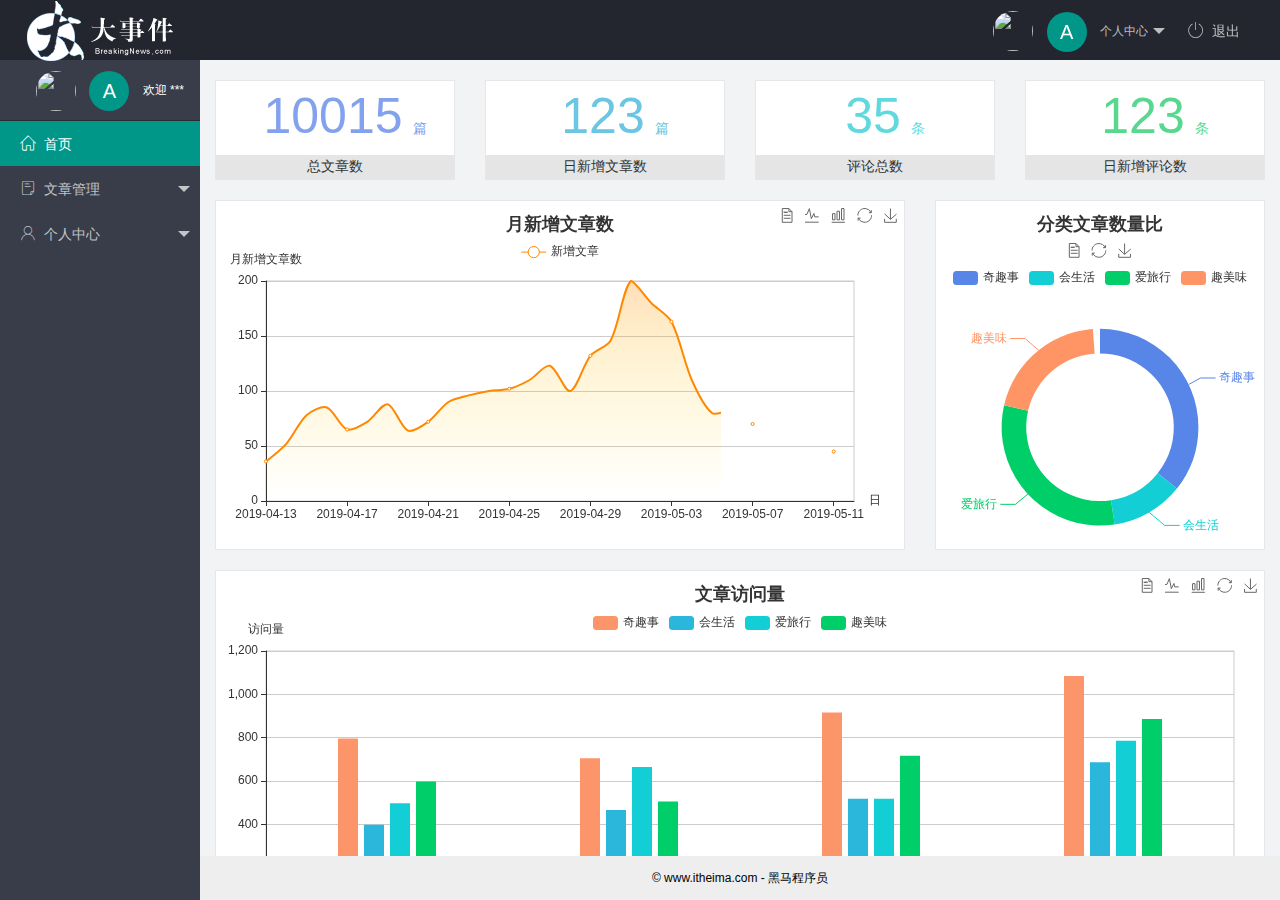
==== commit 6cc534c5: "完成隔个人中心功能的开发" ====
--- a/index.html
+++ b/index.html
@@ -28,12 +28,14 @@
                         个人中心
                     </a>
                     <dl class="layui-nav-child">
-                        <dd><a href="">基本资料</a></dd>
-                        <dd><a href="">更换头像</a></dd>
-                        <dd><a href="">重置密码</a></dd>
+                        <dd><a href="/user/user_info.html" target="fm">基本资料</a></dd>
+                        <dd><a href="/user/user_avatar.html" target="fm">更换头像</a></dd>
+                        <dd><a href="/user/user_pwd.html" target="fm">重置密码</a></dd>
                     </dl>
                 </li>
-                <li class="layui-nav-item"><a href="javascript:;" id="btnLogout"><span class="iconfont icon-tuichu"></span>退出</a></li>
+                <li class="layui-nav-item"><a href="javascript:;" id="btnLogout">
+                        <span class="iconfont icon-tuichu"></span>退出</a>
+                </li>
             </ul>
         </div>
 
@@ -60,9 +62,12 @@
                     <li class="layui-nav-item">
                         <a href="javascript:;"><span class="iconfont icon-user"></span>个人中心</a>
                         <dl class="layui-nav-child">
-                            <dd><a href="javascript:;"><i class="layui-icon layui-icon-app"></i>基本资料</a></dd>
-                            <dd><a href="javascript:;"><i class="layui-icon layui-icon-app"></i>更换头像</a></dd>
-                            <dd><a href="javascript:;"><i class="layui-icon layui-icon-app"></i>重置密码</a></dd>
+                            <dd><a href="/user/user_info.html" target="fm"><i
+                                        class="layui-icon layui-icon-app"></i>基本资料</a></dd>
+                            <dd><a href="/user/user_avatar.html" target="fm"><i
+                                        class="layui-icon layui-icon-app"></i>更换头像</a></dd>
+                            <dd><a href="/user/user_pwd.html" target="fm"><i
+                                        class="layui-icon layui-icon-app"></i>重置密码</a></dd>
                         </dl>
                     </li>
                 </ul>
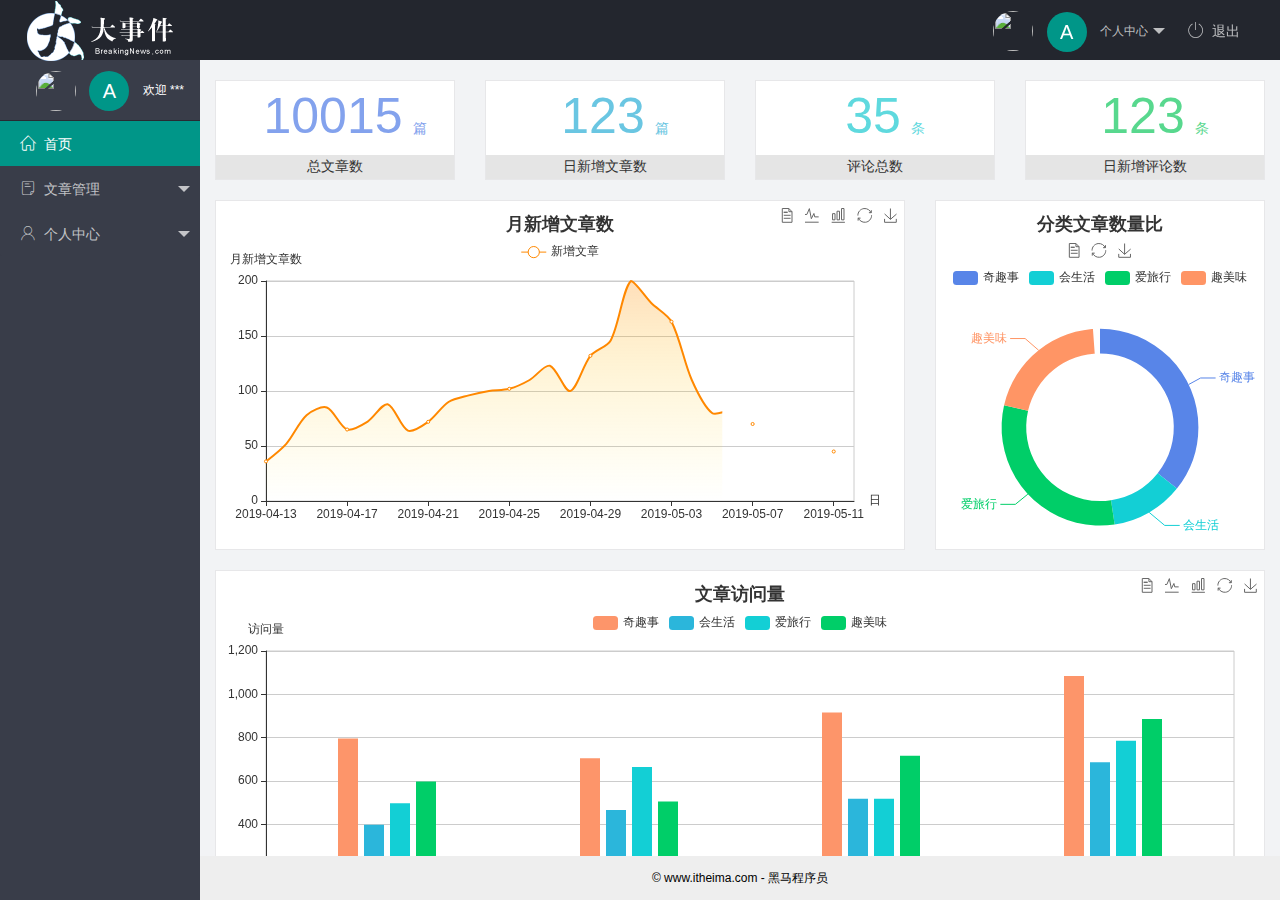
==== commit f15559b1: "完成文章管理相关功能的开发" ====
--- a/index.html
+++ b/index.html
@@ -54,9 +54,12 @@
                     <li class="layui-nav-item">
                         <a class="" href="javascript:;"><span class="iconfont icon-16"></span>文章管理</a>
                         <dl class="layui-nav-child">
-                            <dd><a href="javascript:;"><i class="layui-icon layui-icon-app"></i>文章类别</a></dd>
-                            <dd><a href="javascript:;"><i class="layui-icon layui-icon-app"></i>文章列表</a></dd>
-                            <dd><a href="javascript:;"><i class="layui-icon layui-icon-app"></i>发布文章</a></dd>
+                            <dd><a href="/article/art_cate.html" target="fm"><i
+                                        class="layui-icon layui-icon-app"></i>文章类别</a></dd>
+                            <dd><a href="/article/art_list.html" target="fm"><i
+                                        class="layui-icon layui-icon-app"></i>文章列表</a></dd>
+                            <dd><a href="/article/art_pub.html" target="fm"><i
+                                        class="layui-icon layui-icon-app"></i>发布文章</a></dd>
                         </dl>
                     </li>
                     <li class="layui-nav-item">
